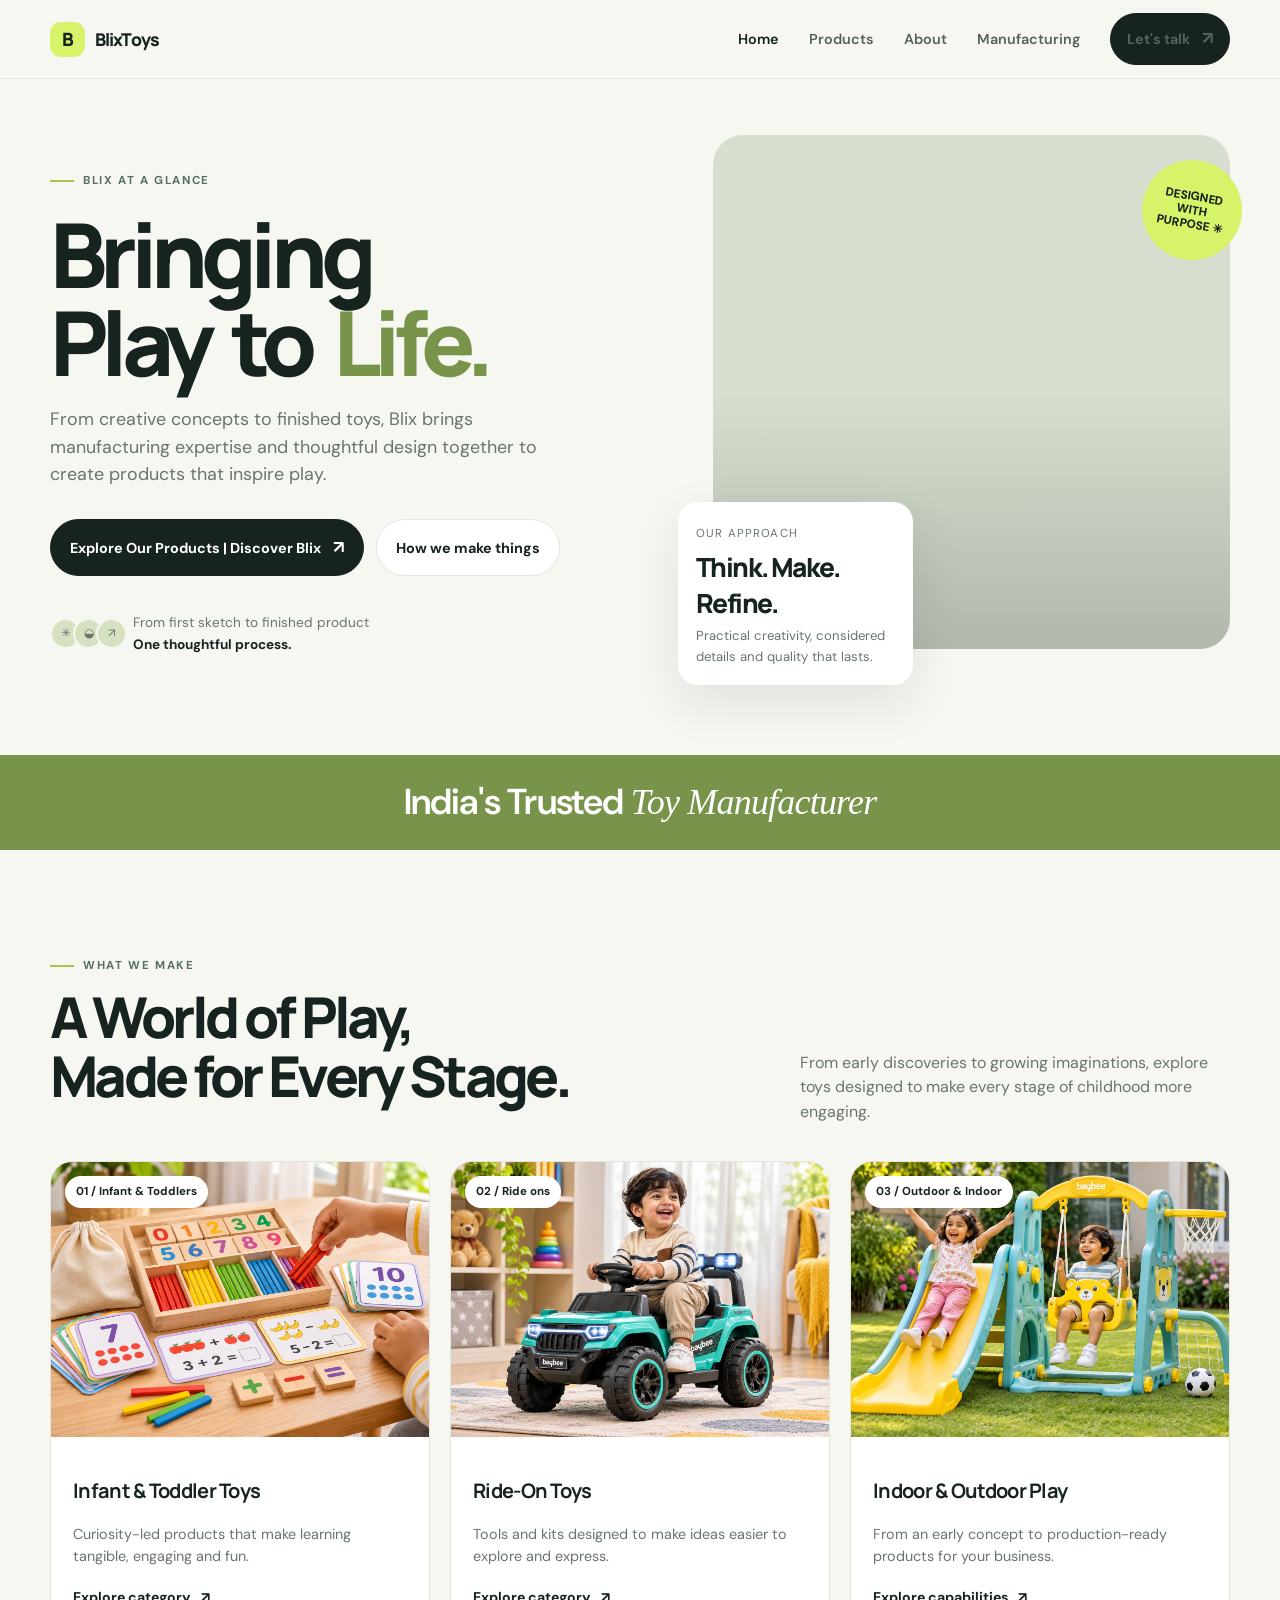
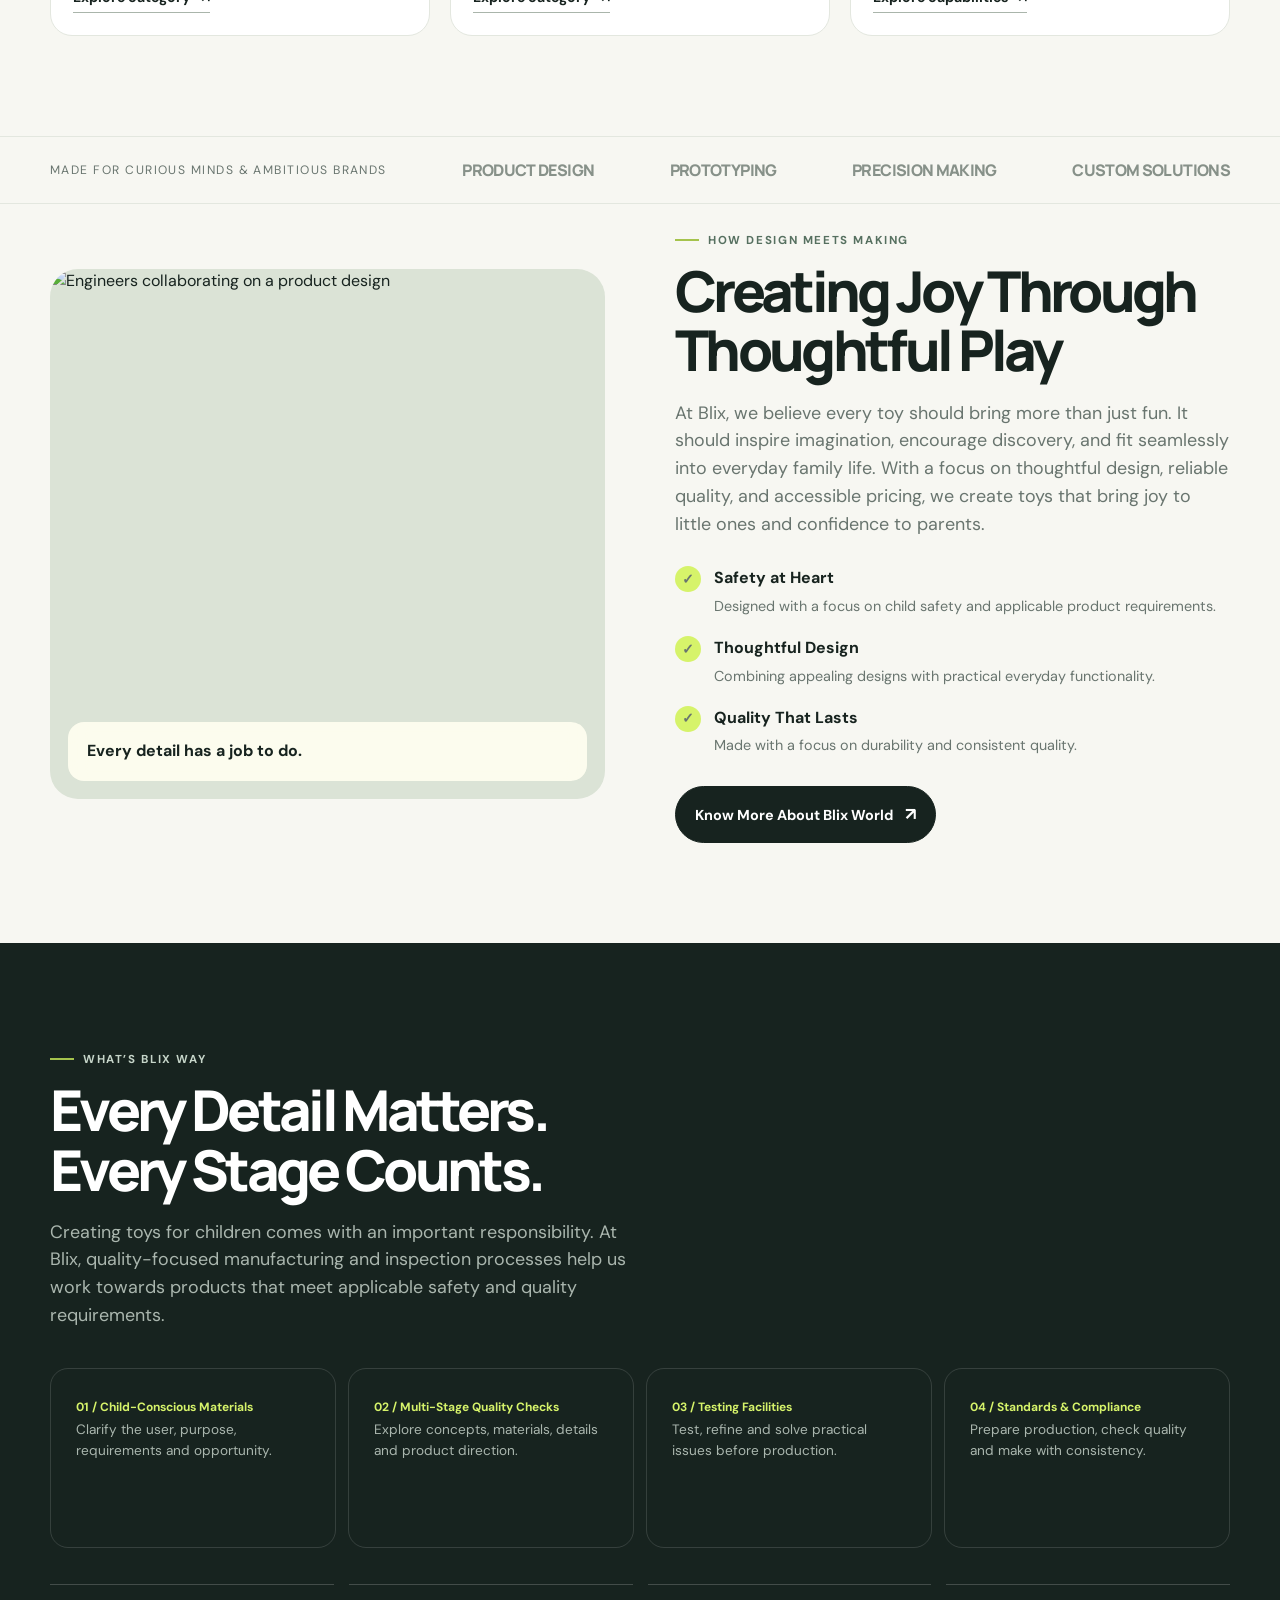
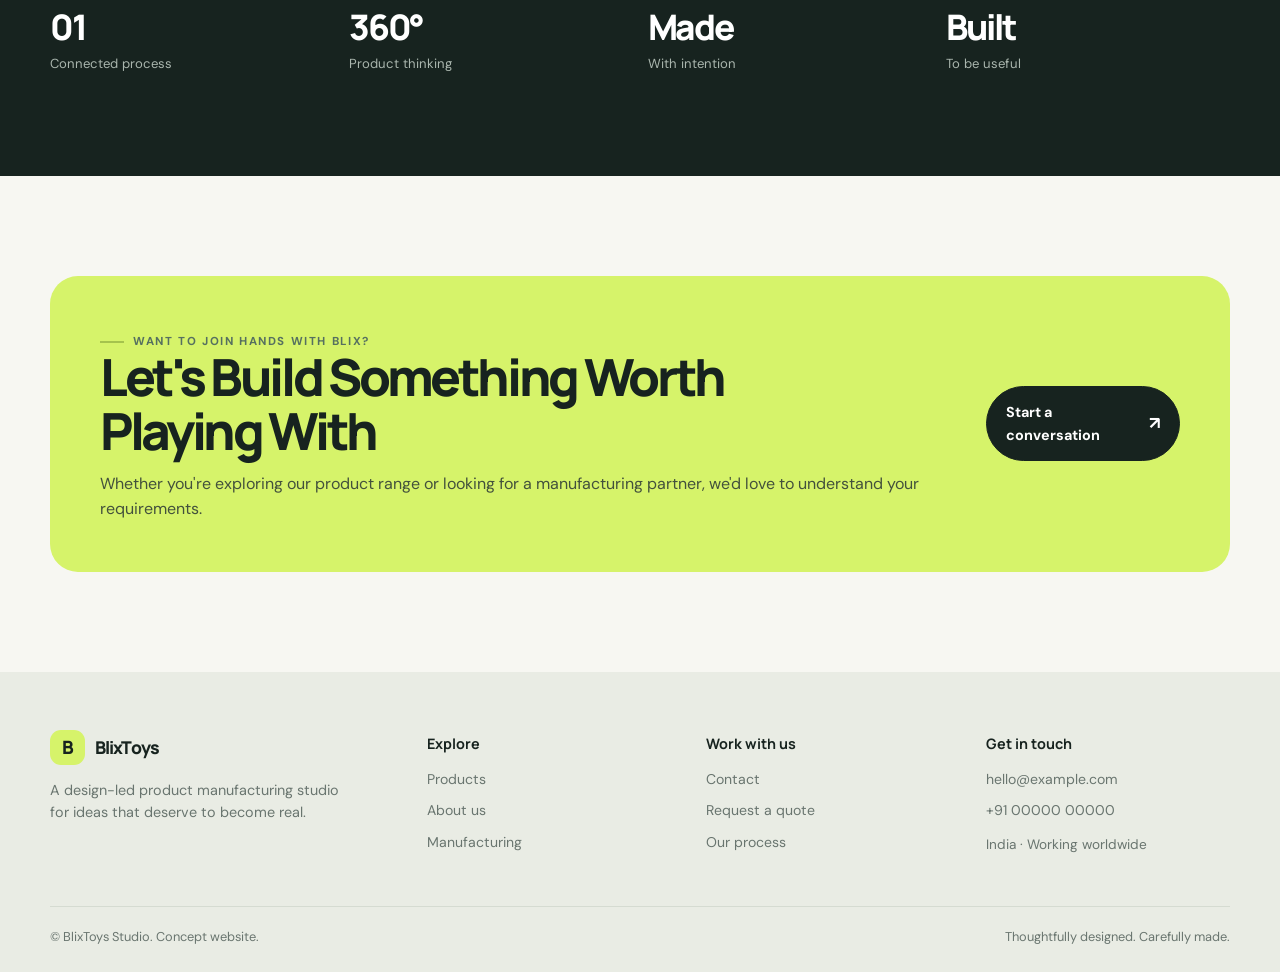
==== index.html @ 80490a34 "Added content for home, about" ====
<!doctype html>
<html lang="en">

<head>
    <meta charset="utf-8">
    <meta name="viewport" content="width=device-width, initial-scale=1">
    <meta name="description"
        content="Thoughtfully designed products, made with care. Explore product development, manufacturing and custom production solutions.">
    <title>BlixToys</title>
    <link rel="stylesheet" href="assets/style.css">
</head>

<body>
    <header class="site-header">
        <div class="container nav"><a class="brand" href="index.html"><span class="brand-mark">B</span> BlixToys
                <!-- <span
                    style="font-weight:500;color:#78847c;font-size:.7rem;letter-spacing:.08em"> / MAKING
                    STUDIO</span> -->
            </a><button class="menu-toggle" aria-label="Toggle navigation" aria-expanded="false">☰</button>
            <nav class="nav-links"><a class="active" href="index.html">Home</a><a href="products.html">Products</a><a
                    href="about.html">About</a><a href="manufacturing.html">Manufacturing</a><a href="contact.html"
                    class="btn btn-dark nav-cta">Let's talk <span class="arrow">↗</span></a></nav>
        </div>
    </header>
    <main>
        <section class="hero">
            <div class="container hero-grid">
                <div class="hero-copy"><span class="eyebrow">Blix At A Glance</span>
                    <h1 class="display">Bringing&nbsp;<br>Play&nbsp; to &nbsp;<span style="color:#78934a">Life.</span>
                    </h1>
                    <p class="lead">From creative concepts to finished toys, Blix brings manufacturing expertise and
                        thoughtful design together to create products that inspire play.</p>
                    <div class="hero-actions"><a class="btn btn-dark" href="products.html">Explore Our Products |
                            Discover Blix <span class="arrow">↗</span></a><a class="btn btn-light"
                            href="manufacturing.html">How we make
                            things</a></div>
                    <div class="hero-note">
                        <div class="avatar-stack"><span>✳</span><span>◒</span><span>↗</span></div><span>From first
                            sketch to finished product<br><strong style="color:var(--ink)">One thoughtful
                                process.</strong></span>
                    </div>
                </div>
                <div class="hero-visual">
                    <div class="hero-photo"><video autoplay muted loop playsinline preload="metadata"
                            poster="https://images.unsplash.com/photo-1587654780291-39c9404d746b?auto=BlixToyst&fit=crop&w=1100&q=85"
                            aria-label="Automated manufacturing machinery operating on a production line">
                            <source src="https://videos.pexels.com/video-files/32386533/32386533-hd_1920_1080_25fps.mp4"
                                type="video/mp4">Your browser does not support HTML video.
                        </video></div>
                    <div class="round-stamp">DESIGNED<br>WITH<br>PURPOSE ✳</div>
                    <div class="floating-card"><span class="mini-label">Our approach</span><strong>Think. Make.
                            Refine.</strong>
                        <p>Practical creativity, considered details and quality that lasts.</p>
                    </div>
                </div>
            </div>
        </section>
        <div class="manufacturer-strip">
            <p>India's Trusted <span>Toy Manufacturer</span></p>
        </div>

        <section class="section">
            <div class="container">
                <div class="section-head">
                    <div><span class="eyebrow">What we make</span>
                        <h2 class="h2">A World of Play,<br>Made for Every Stage.</h2>
                    </div>
                    <p>From early discoveries to growing imaginations, explore toys designed to make every stage of
                        childhood more engaging.</p>
                </div>
                <div class="product-grid">
                    <article class="product-card">
                        <div class="product-image"><img src="./assets/images/wooden-toys.jpg"
                                alt="Wooden educational building toys"><span class="tag">01 / Infant & Toddlers</span>
                        </div>
                        <div class="product-info">
                            <h3 class="h3">Infant & Toddler Toys</h3>
                            <p>Curiosity-led products that make learning tangible, engaging and fun.</p><a
                                class="text-link" href="products.html">Explore category <span>↗</span></a>
                        </div>
                    </article>
                    <article class="product-card">
                        <div class="product-image"><img src="./assets/images/art-craft-materials.jpg"
                                alt="Art and craft materials arranged on a table"><span class="tag">02 / Ride ons</span>
                        </div>
                        <div class="product-info">
                            <h3 class="h3">Ride-On Toys</h3>
                            <p>Tools and kits designed to make ideas easier to explore and express.</p><a
                                class="text-link" href="products.html">Explore category <span>↗</span></a>
                        </div>
                    </article>
                    <article class="product-card">
                        <div class="product-image"><img src="./assets/images/outdoor-play.jpg"
                                alt="Product designer working on a prototype"><span class="tag">03 / Outdoor &
                                Indoor</span></div>
                        <div class="product-info">
                            <h3 class="h3">Indoor & Outdoor Play</h3>
                            <p>From an early concept to production-ready products for your business.</p><a
                                class="text-link" href="manufacturing.html">Explore capabilities <span>↗</span></a>
                        </div>
                    </article>
                </div>
            </div>
        </section>
        <div class="trust-strip">
            <div class="container trust-inner"><span class="trust-label">Made for curious minds & ambitious
                    brands</span><span class="trust-name">PRODUCT DESIGN</span><span
                    class="trust-name">PROTOTYPING</span><span class="trust-name">PRECISION MAKING</span><span
                    class="trust-name">CUSTOM SOLUTIONS</span></div>
        </div>
        <section class="section" style="padding-top:20px">
            <div class="container split">
                <div class="split-image"><img
                        src="https://images.unsplash.com/photo-1581092160562-40aa08e78837?auto=BlixToyst&fit=crop&w=1000&q=85"
                        alt="Engineers collaborating on a product design">
                    <div class="image-caption">Every detail has a job to do.</div>
                </div>
                <div><span class="eyebrow">How Design Meets making</span>
                    <h2 class="h2">Creating Joy Through Thoughtful Play</h2>
                    <p class="lead">At Blix, we believe every toy should bring more than just fun. It should inspire
                        imagination, encourage discovery, and fit seamlessly into everyday family life.
                        With a focus on thoughtful design, reliable quality, and accessible pricing, we create toys that
                        bring joy to little ones and confidence to parents.
                    </p>
                    <div class="check-list">
                        <div class="check-item"><span class="check-icon">✓</span>
                            <div><strong>Safety at Heart</strong><span>Designed with a focus on child safety and
                                    applicable product requirements.</span></div>
                        </div>
                        <div class="check-item"><span class="check-icon">✓</span>
                            <div><strong>Thoughtful Design</strong><span>Combining appealing designs with practical
                                    everyday functionality.</span></div>
                        </div>
                        <div class="check-item"><span class="check-icon">✓</span>
                            <div><strong>Quality That Lasts</strong><span>Made with a focus on durability and consistent
                                    quality.</span></div>
                        </div>
                    </div><a class="btn btn-dark" href="about.html">Know More About Blix World <span
                            class="arrow">↗</span></a>
                </div>
            </div>
        </section>
        <section class="section dark-section">
            <div class="container"><span class="eyebrow">What’s Blix Way</span>
                <h2 class="h2">Every Detail Matters. <br>Every Stage Counts.</h2>
                <p class="lead">Creating toys for children comes with an important responsibility. At Blix,
                    quality-focused manufacturing and inspection processes help us work towards products that meet
                    applicable safety and quality requirements.</p>
                <div class="capability-grid">
                    <div class="capability"><span class="number">01 / Child-Conscious Materials</span>
                        <!-- <h3>Understand</h3> -->
                        <p>Clarify the user, purpose, requirements and opportunity.</p>
                    </div>
                    <div class="capability"><span class="number">02 / Multi-Stage Quality Checks</span>
                        <!-- <h3>Develop</h3> -->
                        <p>Explore concepts, materials, details and product direction.</p>
                    </div>
                    <div class="capability"><span class="number">03 / Testing Facilities</span>
                        <!-- <h3>Prototype</h3> -->
                        <p>Test, refine and solve practical issues before production.</p>
                    </div>
                    <div class="capability"><span class="number">04 / Standards & Compliance</span>
                        <!-- <h3>Manufacture</h3> -->
                        <p>Prepare production, check quality and make with consistency.</p>
                    </div>
                </div>
                <div class="stats">
                    <div class="stat"><strong>01</strong><span>Connected process</span></div>
                    <div class="stat"><strong>360°</strong><span>Product thinking</span></div>
                    <div class="stat"><strong>Made</strong><span>With intention</span></div>
                    <div class="stat"><strong>Built</strong><span>To be useful</span></div>
                </div>
            </div>
        </section>
        <section class="section">
            <div class="container">
                <div class="quote-band">
                    <div><span class="eyebrow">Want to Join Hands with Blix?</span>
                        <h2>Let's Build Something Worth Playing With</h2>
                        <p>Whether you're exploring our product range or looking for a manufacturing partner, we'd love
                            to understand your requirements.</p>
                    </div><a class="btn btn-dark" href="contact.html">Start a conversation <span
                            class="arrow">↗</span></a>
                </div>
            </div>
        </section>
    </main>
    <footer class="site-footer">
        <div class="container">
            <div class="footer-top">
                <div class="footer-about"><a class="brand" href="index.html"><span class="brand-mark">B</span>
                        BlixToys</a>
                    <p>A design-led product manufacturing studio for ideas that deserve to become real.</p>
                </div>
                <div class="footer-col">
                    <h4>Explore</h4><a href="products.html">Products</a><a href="about.html">About us</a><a
                        href="manufacturing.html">Manufacturing</a>
                </div>
                <div class="footer-col">
                    <h4>Work with us</h4><a href="contact.html">Contact</a><a href="contact.html#quote">Request a
                        quote</a><a href="manufacturing.html#process">Our process</a>
                </div>
                <div class="footer-col">
                    <h4>Get in touch</h4><a href="mailto:hello@example.com">hello@example.com</a><a
                        href="tel:+910000000000">+91 00000 00000</a><span class="muted" style="font-size:.85rem">India ·
                        Working worldwide</span>
                </div>
            </div>
            <div class="footer-bottom"><span>© <span data-year></span> BlixToys Studio. Concept
                    website.</span><span>Thoughtfully designed. Carefully made.</span></div>
        </div>
    </footer><a class="btn btn-dark mobile-cta" href="contact.html">Let's talk ↗</a>
    <script src="assets/main.js"></script>
</body>

</html>
---- assets/style.css ----
@import url('https://fonts.googleapis.com/css2?family=DM+Sans:wght@400;500;600;700&family=Manrope:wght@400;500;600;700;800&display=swap');

:root {
    --ink: #17231f;
    --muted: #69756f;
    --paper: #f7f7f2;
    --white: #fff;
    --lime: #d6f36a;
    --line: #e3e7df;
    --green: #294a3b;
    --soft: #edf1e7;
    --radius: 22px;
    --max: 1180px
}

* {
    box-sizing: border-box
}

html {
    scroll-behavior: smooth
}

body {
    margin: 0;
    background: var(--paper);
    color: var(--ink);
    font-family: 'DM Sans', sans-serif;
    line-height: 1.55
}

a {
    color: inherit;
    text-decoration: none
}

img {
    display: block;
    width: 100%;
    object-fit: cover
}

button,
input,
textarea,
select {
    font: inherit
}

.container {
    width: min(var(--max), calc(100% - 48px));
    margin: auto
}

.eyebrow {
    display: inline-flex;
    align-items: center;
    gap: 9px;
    text-transform: uppercase;
    letter-spacing: .14em;
    font-size: .72rem;
    font-weight: 700;
    color: #567060
}

.eyebrow:before {
    content: '';
    width: 24px;
    height: 2px;
    background: #a5c34d
}

.display {
    font: 800 clamp(3rem, 7vw, 6.6rem)/.98 'Manrope', sans-serif;
    letter-spacing: -.075em;
    margin: 20px 0
}

.h2 {
    font: 800 clamp(2.2rem, 4.4vw, 4.2rem)/1.05 'Manrope', sans-serif;
    letter-spacing: -.065em;
    margin: 12px 0 20px
}

.h3 {
    font: 700 1.25rem/1.2 'Manrope', sans-serif;
    letter-spacing: -.035em
}

.lead {
    font-size: 1.12rem;
    color: var(--muted);
    max-width: 590px
}

.muted {
    color: var(--muted)
}

.section {
    padding: 100px 0
}

.section-sm {
    padding: 64px 0
}

.section-head {
    display: flex;
    align-items: end;
    justify-content: space-between;
    gap: 32px;
    margin-bottom: 36px
}

.section-head p {
    max-width: 430px;
    color: var(--muted);
    margin: 0
}

.btn {
    display: inline-flex;
    align-items: center;
    justify-content: center;
    gap: 12px;
    padding: 14px 19px;
    border-radius: 999px;
    border: 1px solid var(--ink);
    font-weight: 700;
    font-size: .9rem;
    transition: .2s;
    cursor: pointer
}

.btn-dark {
    background: var(--ink);
    color: white
}

.btn-dark:hover {
    background: var(--green);
    transform: translateY(-2px)
}

.btn-light {
    background: var(--white);
    border-color: var(--line)
}

.btn-light:hover {
    border-color: var(--ink)
}

.btn-lime {
    background: var(--lime);
    border-color: var(--lime)
}

.btn-lime:hover {
    transform: translateY(-2px)
}

.arrow {
    font-size: 1.1rem
}

.site-header {
    position: sticky;
    top: 0;
    z-index: 20;
    background: rgba(247, 247, 242, .92);
    backdrop-filter: blur(16px);
    border-bottom: 1px solid rgba(227, 231, 223, .8)
}

.nav {
    height: 78px;
    display: flex;
    align-items: center;
    justify-content: space-between;
    gap: 24px
}

.brand {
    display: flex;
    align-items: center;
    gap: 10px;
    font: 800 1.1rem 'Manrope', sans-serif;
    letter-spacing: -.05em
}

.brand-mark {
    width: 35px;
    height: 35px;
    border-radius: 11px;
    background: var(--lime);
    display: grid;
    place-items: center;
    color: var(--ink);
    font-size: 1.15rem
}

.nav-links {
    display: flex;
    align-items: center;
    gap: 30px;
    font-size: .9rem;
    font-weight: 600
}

.nav-links a {
    color: #56615b;
    transition: .2s
}

.nav-links a:hover,
.nav-links a.active {
    color: var(--ink)
}

.nav-cta {
    padding: 11px 16px
}

.menu-toggle {
    display: none;
    border: 0;
    background: transparent;
    font-size: 1.5rem;
    padding: 8px
}

.hero {
    padding: 56px 0 70px
}

.hero-grid {
    display: grid;
    grid-template-columns: 1.03fr .97fr;
    gap: 42px;
    align-items: center
}

.hero-copy {
    padding: 24px 0
}

.hero .display {
    max-width: 680px
}

.hero .lead {
    max-width: 520px
}

.hero-actions {
    display: flex;
    gap: 12px;
    flex-wrap: wrap;
    margin-top: 30px
}

.hero-note {
    display: flex;
    align-items: center;
    gap: 14px;
    margin-top: 36px;
    color: var(--muted);
    font-size: .85rem
}

.avatar-stack {
    display: flex
}

.avatar-stack span {
    width: 31px;
    height: 31px;
    border-radius: 50%;
    border: 2px solid var(--paper);
    margin-right: -8px;
    background: #d6e1c2;
    display: grid;
    place-items: center;
    font-size: .75rem
}

.hero-visual {
    position: relative;
    min-height: 550px
}

.hero-photo {
    position: absolute;
    inset: 0 0 36px 35px;
    border-radius: 30px;
    overflow: hidden;
    background: #d7ded0
}

.hero-photo img,
.hero-photo video {
    display: block;
    width: 100%;
    height: 100%;
    object-fit: cover;
    object-position: center
}

.hero-photo:after {
    content: '';
    position: absolute;
    inset: 0;
    background: linear-gradient(180deg, transparent 50%, rgba(17, 34, 25, .2))
}

.floating-card {
    position: absolute;
    left: 0;
    bottom: 0;
    width: 235px;
    background: white;
    border-radius: 20px;
    padding: 18px;
    box-shadow: 0 18px 50px #17231f18
}

.floating-card .mini-label {
    font-size: .72rem;
    color: var(--muted);
    text-transform: uppercase;
    letter-spacing: .1em
}

.floating-card strong {
    display: block;
    font: 800 1.65rem 'Manrope';
    letter-spacing: -.06em;
    margin: 5px 0
}

.floating-card p {
    font-size: .82rem;
    color: var(--muted);
    margin: 0
}

.round-stamp {
    position: absolute;
    right: -12px;
    top: 25px;
    width: 100px;
    height: 100px;
    background: var(--lime);
    border-radius: 50%;
    display: grid;
    place-items: center;
    text-align: center;
    font-weight: 800;
    font-size: .74rem;
    line-height: 1.2;
    transform: rotate(10deg)
}

.trust-strip {
    border-top: 1px solid var(--line);
    border-bottom: 1px solid var(--line);
    padding: 22px 0
}

.trust-inner {
    display: flex;
    align-items: center;
    justify-content: space-between;
    gap: 20px;
    flex-wrap: wrap
}

.trust-label {
    font-size: .76rem;
    text-transform: uppercase;
    letter-spacing: .12em;
    color: var(--muted)
}

.trust-name {
    font: 800 1rem 'Manrope';
    color: #879189;
    letter-spacing: -.04em
}

.product-grid {
    display: grid;
    grid-template-columns: repeat(3, 1fr);
    gap: 20px
}

.product-card {
    background: white;
    border: 1px solid var(--line);
    border-radius: var(--radius);
    overflow: hidden;
    transition: .25s
}

.product-card:hover {
    transform: translateY(-5px);
    box-shadow: 0 18px 40px #17231f0d
}

.product-image {
    height: 275px;
    background: #e9ede4;
    position: relative;
    overflow: hidden
}

.product-image img {
    height: 100%;
    transition: transform .5s
}

.product-card:hover .product-image img {
    transform: scale(1.04)
}

.tag {
    position: absolute;
    top: 14px;
    left: 14px;
    background: white;
    border-radius: 999px;
    padding: 7px 11px;
    font-size: .72rem;
    font-weight: 700
}

.product-info {
    padding: 22px
}

.product-info p {
    font-size: .9rem;
    color: var(--muted);
    margin: 9px 0 17px
}

.text-link {
    display: inline-flex;
    align-items: center;
    gap: 10px;
    font-size: .88rem;
    font-weight: 700;
    border-bottom: 1px solid #aab5ab;
    padding-bottom: 4px
}

.split {
    display: grid;
    grid-template-columns: 1fr 1fr;
    gap: 70px;
    align-items: center
}

.split-image {
    height: 530px;
    border-radius: 28px;
    overflow: hidden;
    position: relative;
    background: #dbe3d6
}

.split-image img {
    height: 100%
}

.image-caption {
    position: absolute;
    bottom: 18px;
    left: 18px;
    right: 18px;
    background: #fffef0e8;
    backdrop-filter: blur(10px);
    padding: 17px 19px;
    border-radius: 16px;
    font-weight: 700
}

.check-list {
    display: grid;
    gap: 17px;
    margin: 28px 0
}

.check-item {
    display: flex;
    gap: 13px;
    align-items: start
}

.check-icon {
    width: 26px;
    height: 26px;
    flex: none;
    border-radius: 50%;
    background: var(--lime);
    display: grid;
    place-items: center;
    font-weight: 800
}

.check-item strong {
    display: block;
    margin-bottom: 3px
}

.check-item span {
    font-size: .9rem;
    color: var(--muted)
}

.dark-section {
    background: var(--ink);
    color: white
}

.dark-section .eyebrow {
    color: #c6d5c9
}

.dark-section .lead,
.dark-section .muted {
    color: #aab6ae
}

.capability-grid {
    display: grid;
    grid-template-columns: repeat(4, 1fr);
    gap: 12px;
    margin-top: 38px
}

.capability {
    padding: 25px;
    border: 1px solid #ffffff22;
    border-radius: 18px;
    min-height: 180px
}

.capability .number {
    font-size: .75rem;
    color: var(--lime);
    font-weight: 700
}

.capability h3 {
    font: 700 1.12rem 'Manrope';
    margin: 24px 0 8px
}

.capability p {
    font-size: .85rem;
    color: #aab6ae;
    margin: 0
}

.stats {
    display: grid;
    grid-template-columns: repeat(4, 1fr);
    gap: 15px;
    margin-top: 36px
}

.stat {
    border-top: 1px solid #ffffff30;
    padding-top: 17px
}

.stat strong {
    display: block;
    font: 800 2.2rem 'Manrope';
    letter-spacing: -.06em
}

.stat span {
    font-size: .82rem;
    color: #aab6ae
}

.quote-band {
    background: var(--lime);
    border-radius: 28px;
    padding: 50px;
    display: flex;
    align-items: center;
    justify-content: space-between;
    gap: 30px
}

.quote-band h2 {
    font: 800 clamp(2rem, 4vw, 3.5rem)/1.05 'Manrope';
    letter-spacing: -.065em;
    margin: 0;
    max-width: 700px
}

.quote-band p {
    margin: 14px 0 0;
    color: #43513c
}

.site-footer {
    background: #e9ece4;
    padding: 58px 0 25px
}

.footer-top {
    display: grid;
    grid-template-columns: 1.4fr 1fr 1fr 1fr;
    gap: 35px;
    padding-bottom: 42px
}

.footer-about p {
    color: var(--muted);
    max-width: 300px;
    font-size: .9rem
}

.footer-col h4 {
    font: 700 .9rem 'Manrope';
    margin: 4px 0 16px
}

.footer-col a {
    display: block;
    color: var(--muted);
    font-size: .88rem;
    margin: 10px 0
}

.footer-col a:hover {
    color: var(--ink)
}

.footer-bottom {
    border-top: 1px solid #d5dbd1;
    padding-top: 20px;
    display: flex;
    justify-content: space-between;
    gap: 20px;
    color: var(--muted);
    font-size: .8rem
}

.page-hero {
    padding: 80px 0 68px
}

.page-hero-grid {
    display: grid;
    grid-template-columns: 1fr .75fr;
    gap: 55px;
    align-items: end
}

.page-hero .display {
    font-size: clamp(3rem, 6vw, 5.7rem)
}

.page-hero-image {
    height: 310px;
    border-radius: 24px;
    overflow: hidden
}

.page-hero-image img {
    height: 100%
}

.filter-row {
    display: flex;
    gap: 9px;
    flex-wrap: wrap;
    margin-bottom: 30px
}

.filter-btn {
    border: 1px solid var(--line);
    background: white;
    padding: 10px 15px;
    border-radius: 999px;
    font-size: .85rem;
    cursor: pointer
}

.filter-btn.active,
.filter-btn:hover {
    background: var(--ink);
    color: white;
    border-color: var(--ink)
}

.product-grid .product-card[hidden] {
    display: none
}

.process-grid {
    display: grid;
    grid-template-columns: repeat(4, 1fr);
    gap: 16px
}

.process-card {
    background: white;
    border: 1px solid var(--line);
    border-radius: 20px;
    padding: 24px;
    min-height: 230px
}

.process-card .step {
    width: 38px;
    height: 38px;
    background: var(--lime);
    border-radius: 12px;
    display: grid;
    place-items: center;
    font-weight: 800
}

.process-card h3 {
    font: 700 1.15rem 'Manrope';
    margin: 28px 0 9px
}

.process-card p {
    font-size: .88rem;
    color: var(--muted);
    margin: 0
}

.feature-photo {
    height: 430px;
    border-radius: 26px;
    overflow: hidden
}

.feature-photo img {
    height: 100%
}

.form-layout {
    display: grid;
    grid-template-columns: .75fr 1.25fr;
    gap: 60px;
    align-items: start
}

.contact-card {
    background: var(--green);
    color: white;
    border-radius: 24px;
    padding: 30px
}

.contact-card p {
    color: #d3ddd5
}

.contact-detail {
    padding: 18px 0;
    border-top: 1px solid #ffffff30
}

.contact-detail small {
    display: block;
    color: #c4d1c8;
    margin-bottom: 5px
}

.contact-detail a {
    font-weight: 600
}

.form-card {
    background: white;
    border: 1px solid var(--line);
    border-radius: 24px;
    padding: 32px
}

.form-grid {
    display: grid;
    grid-template-columns: 1fr 1fr;
    gap: 18px
}

.field {
    display: flex;
    flex-direction: column;
    gap: 7px
}

.field.full {
    grid-column: 1/-1
}

.field label {
    font-size: .82rem;
    font-weight: 700
}

.field input,
.field textarea,
.field select {
    width: 100%;
    padding: 13px 14px;
    border: 1px solid #dfe4db;
    border-radius: 12px;
    background: #fbfcf9;
    outline: none
}

.field input:focus,
.field textarea:focus,
.field select:focus {
    border-color: #829b71;
    box-shadow: 0 0 0 3px #d6f36a55
}

.field textarea {
    min-height: 120px;
    resize: vertical
}

.form-message {
    display: none;
    background: #edf5dc;
    padding: 14px;
    border-radius: 12px;
    margin-top: 16px;
    color: #294a3b;
    font-size: .9rem
}

.form-message.show {
    display: block
}

.faq-list {
    max-width: 820px;
    margin: 30px auto 0
}

.faq-list details {
    border-bottom: 1px solid var(--line);
    padding: 20px 0
}

.faq-list summary {
    font-weight: 700;
    cursor: pointer;
    list-style: none;
    display: flex;
    justify-content: space-between;
    gap: 20px
}

.faq-list summary:after {
    content: '+';
    font-size: 1.2rem
}

.faq-list details[open] summary:after {
    content: '−'
}

.faq-list details p {
    color: var(--muted);
    max-width: 700px
}

.mobile-cta {
    display: none
}

@media(max-width:900px) {
    .nav-links {
        gap: 17px
    }

    .hero-grid,
    .split,
    .page-hero-grid,
    .form-layout {
        grid-template-columns: 1fr;
        gap: 35px
    }

    .hero-visual {
        min-height: 470px
    }

    .hero-photo {
        left: 0
    }

    .page-hero-image {
        height: 280px
    }

    .product-grid {
        grid-template-columns: repeat(2, 1fr)
    }

    .capability-grid,
    .process-grid {
        grid-template-columns: repeat(2, 1fr)
    }

    .footer-top {
        grid-template-columns: repeat(2, 1fr)
    }

    .split-image {
        height: 430px
    }

    .quote-band {
        padding: 35px;
        align-items: start;
        flex-direction: column
    }

    .stats {
        grid-template-columns: repeat(2, 1fr)
    }
}

@media(max-width:640px) {
    .container {
        width: min(var(--max), calc(100% - 32px))
    }

    .nav {
        height: 68px
    }

    .menu-toggle {
        display: block
    }

    .nav-links {
        display: none;
        position: absolute;
        top: 68px;
        left: 0;
        right: 0;
        background: var(--paper);
        padding: 18px 24px 24px;
        border-bottom: 1px solid var(--line);
        flex-direction: column;
        align-items: stretch;
        gap: 0
    }

    .nav-links.open {
        display: flex
    }

    .nav-links a {
        padding: 12px 0
    }

    .nav-links .nav-cta {
        margin-top: 8px;
        text-align: center
    }

    .hero {
        padding: 32px 0 55px
    }

    .hero .display {
        font-size: clamp(3rem, 15vw, 5rem)
    }

    .hero-visual {
        min-height: 390px
    }

    .hero-photo {
        inset: 0 0 25px 0
    }

    .floating-card {
        width: 190px;
        padding: 14px
    }

    .round-stamp {
        width: 78px;
        height: 78px;
        right: -4px;
        font-size: .63rem
    }

    .section {
        padding: 70px 0
    }

    .section-sm {
        padding: 48px 0
    }

    .section-head {
        display: block
    }

    .section-head p {
        margin-top: 14px
    }

    .product-grid {
        grid-template-columns: 1fr
    }

    .product-image {
        height: 280px
    }

    .capability-grid,
    .process-grid {
        grid-template-columns: 1fr 1fr;
        gap: 10px
    }

    .capability {
        padding: 18px;
        min-height: 170px
    }

    .capability h3 {
        font-size: 1rem
    }

    .stats {
        gap: 20px
    }

    .stat strong {
        font-size: 1.8rem
    }

    .page-hero {
        padding: 50px 0 45px
    }

    .page-hero-grid {
        gap: 25px
    }

    .page-hero .display {
        font-size: clamp(3rem, 14vw, 4.6rem)
    }

    .page-hero-image {
        height: 230px
    }

    .split-image {
        height: 340px
    }

    .footer-top {
        grid-template-columns: 1fr 1fr;
        gap: 25px
    }

    .footer-about {
        grid-column: 1/-1
    }

    .footer-bottom {
        flex-direction: column;
        gap: 8px
    }

    .form-card {
        padding: 22px
    }

    .form-grid {
        grid-template-columns: 1fr
    }

    .field.full {
        grid-column: auto
    }

    .contact-card {
        padding: 24px
    }

    .quote-band {
        padding: 28px
    }


    .trust-inner {
        justify-content: flex-start
    }

    .trust-label {
        width: 100%
    }

    .trust-name {
        font-size: .9rem
    }

    .mobile-cta {
        display: block;
        position: fixed;
        z-index: 15;
        bottom: 12px;
        left: 12px;
        right: 12px;
        text-align: center;
        box-shadow: 0 8px 30px #17231f22
    }

    .site-footer {
        padding-bottom: 82px
    }
}

  .manufacturer-strip {
    width: 100%;
    background-color: #78934a;
    padding: 24px 20px;
    text-align: center;
    box-sizing: border-box;
  }

  .manufacturer-strip p {
    margin: 0;
    color: #ffffff;
    font-size: clamp(20px, 3vw, 36px);
    font-weight: 600;
    line-height: 1.3;
    letter-spacing: -0.8px;
  }

  .manufacturer-strip span {
    font-family: Georgia, serif;
    font-weight: 500;
    font-style: italic;
  }

  @media (max-width: 749px) {
    .manufacturer-strip {
      padding: 20px 16px;
    }

    .manufacturer-strip p {
      font-size: 23px;
      letter-spacing: -0.5px;
    }
  }
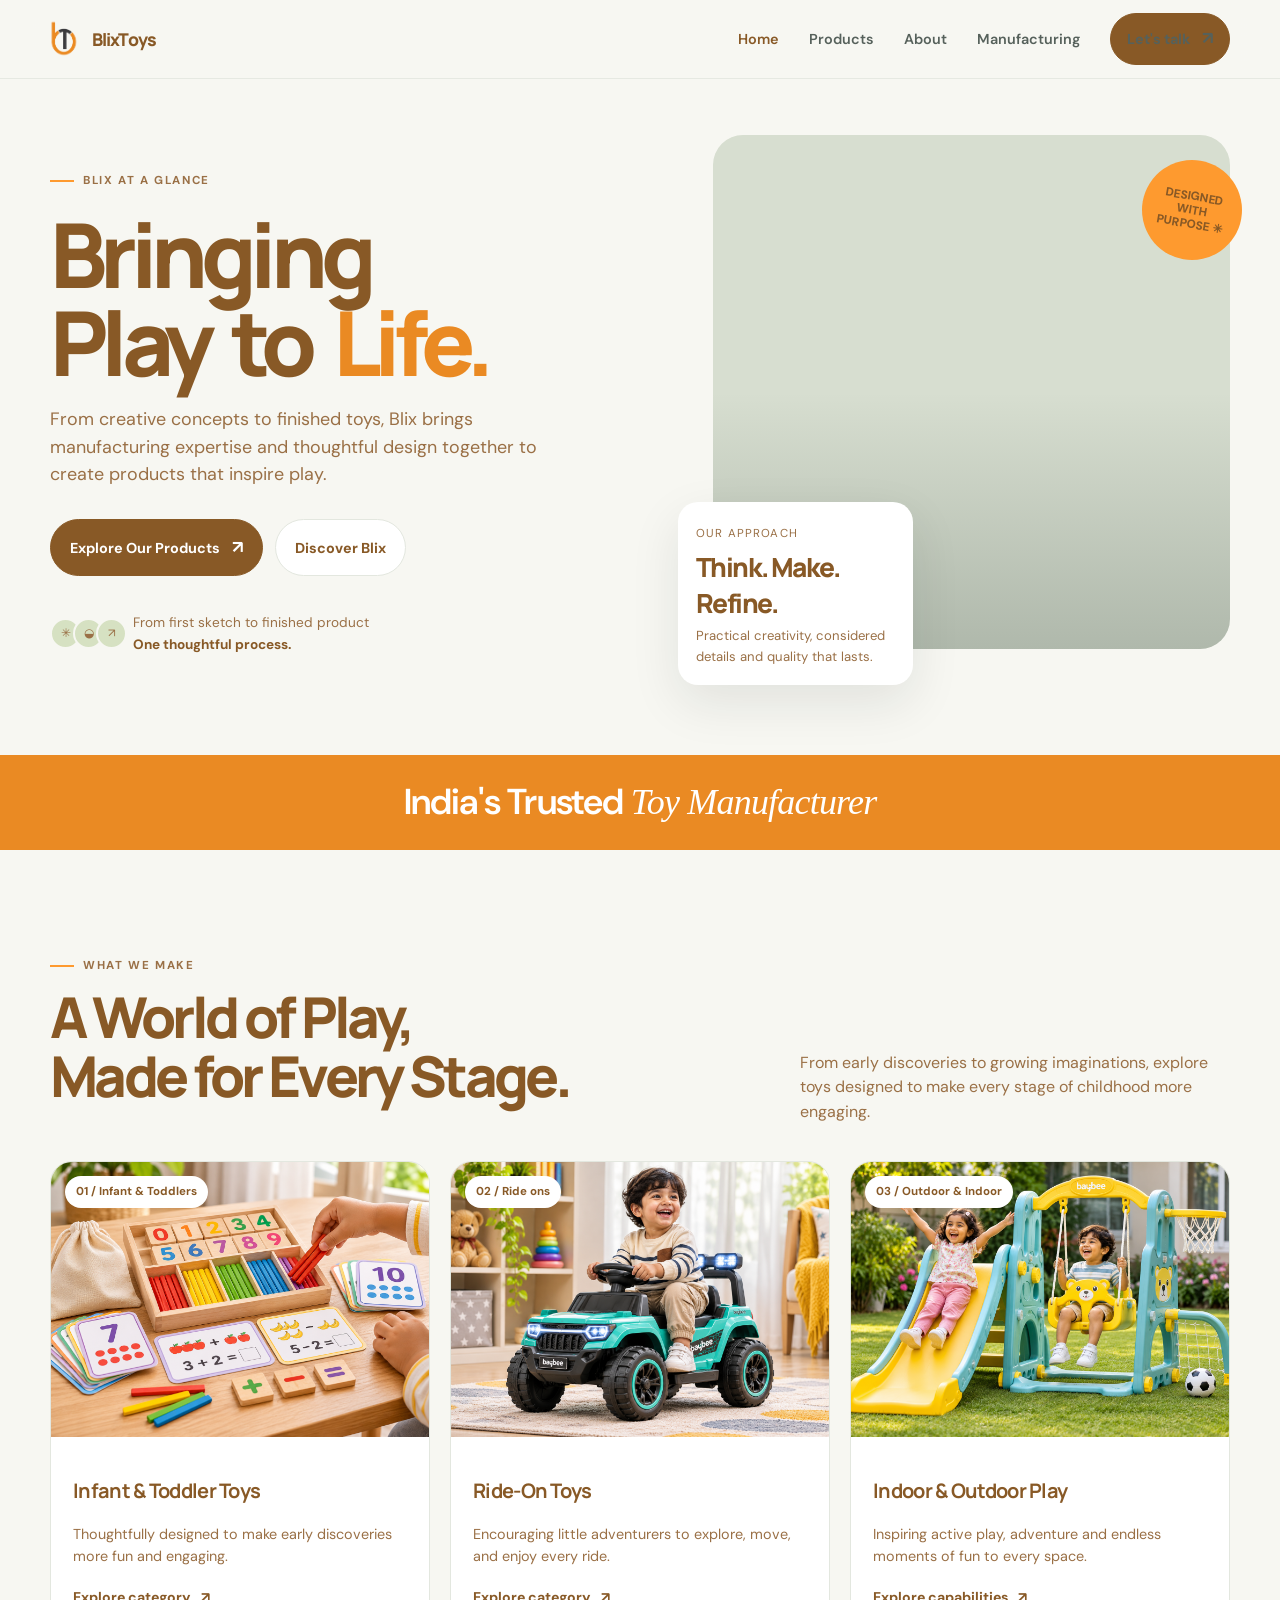
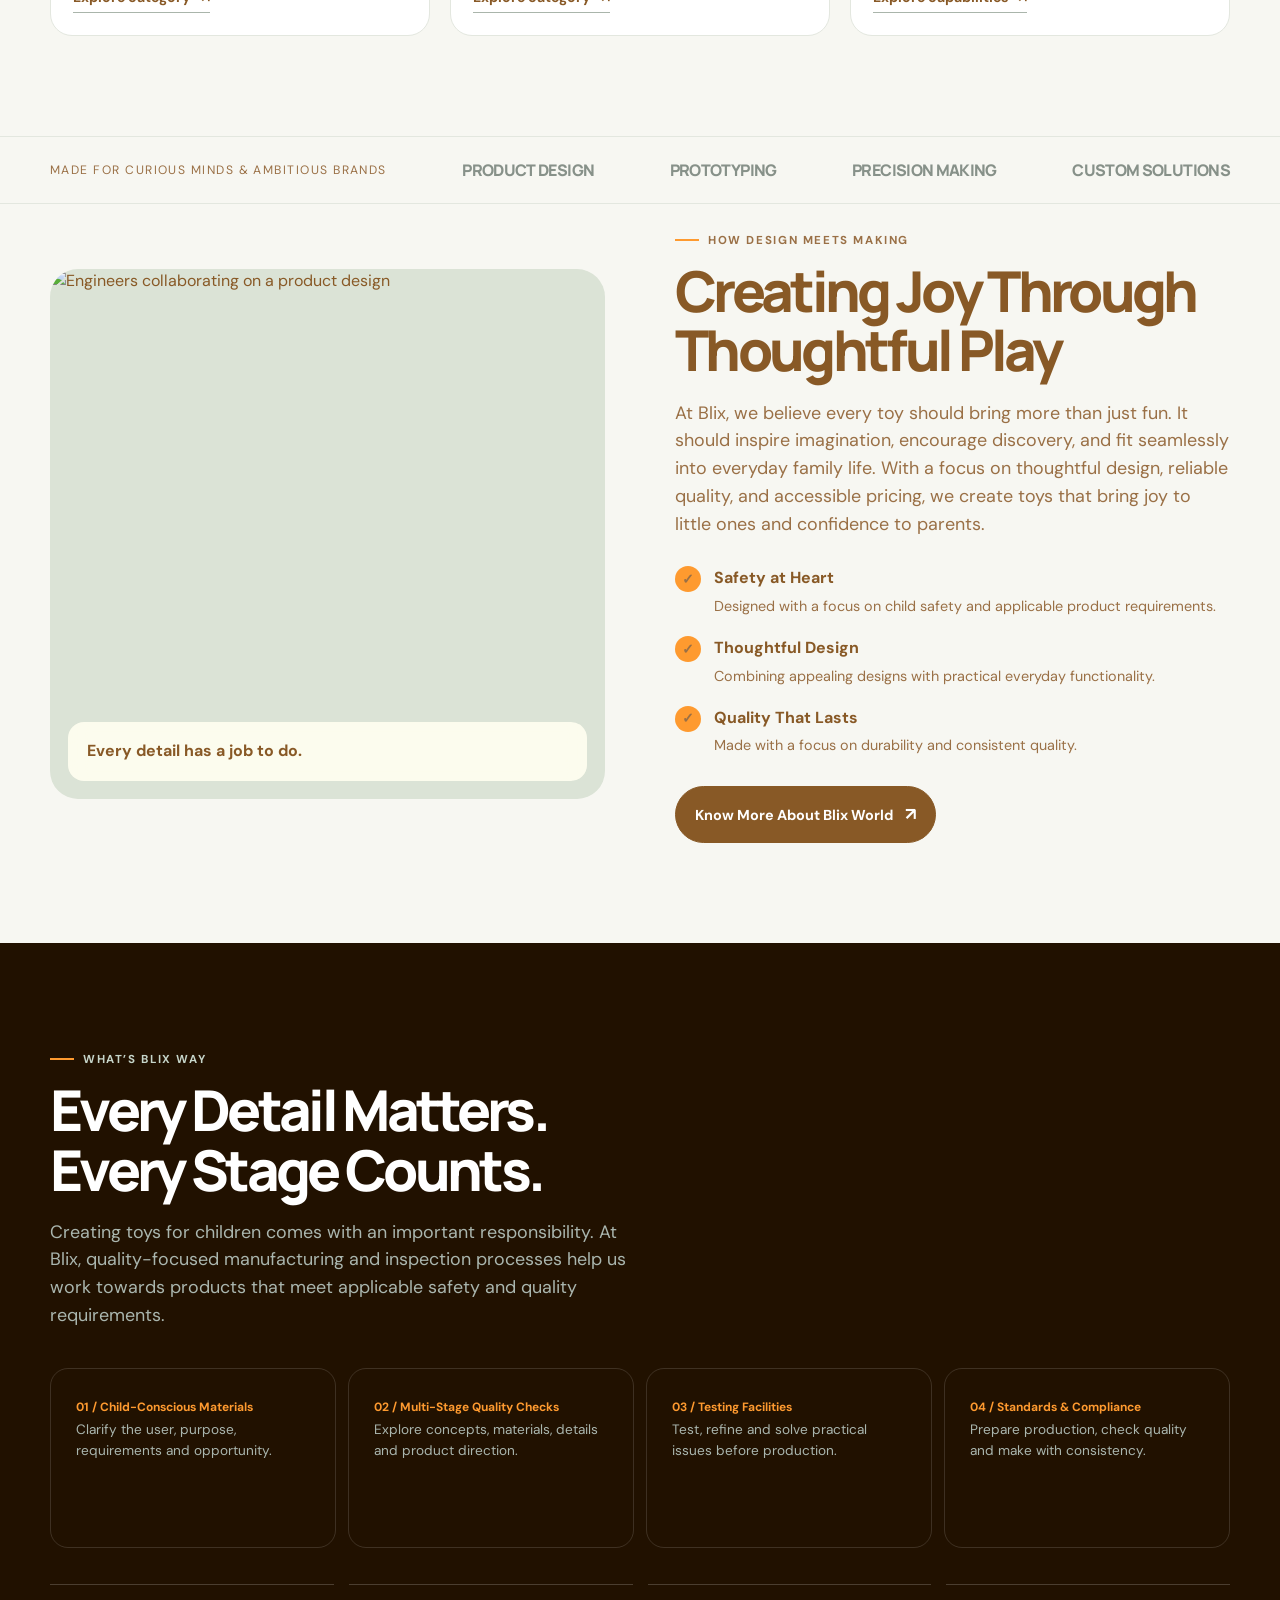
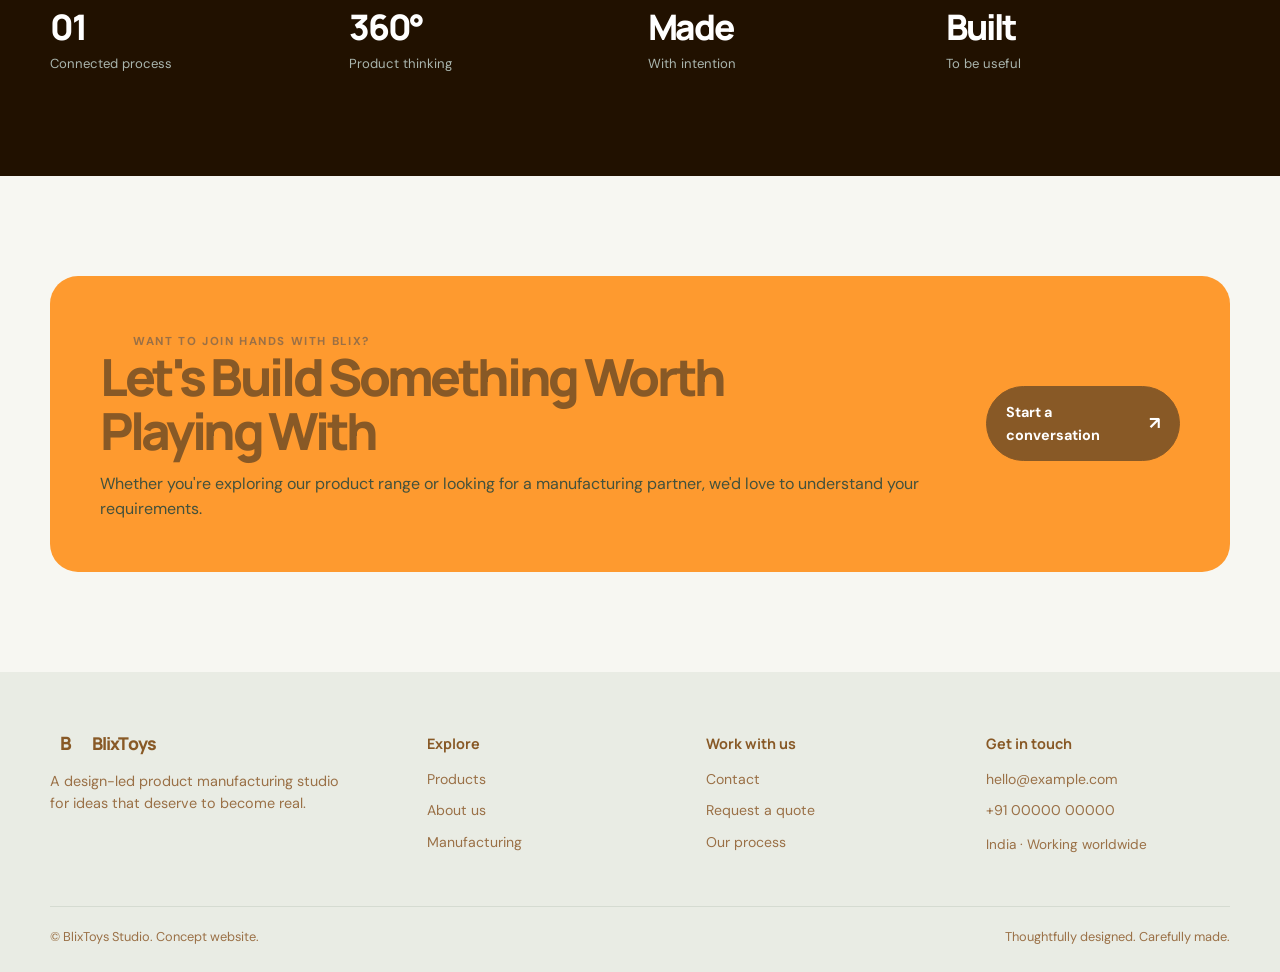
==== commit 20b5e234: "Update: Content on products, and manufacturing" ====
--- a/index.html
+++ b/index.html
@@ -12,7 +12,9 @@
 
 <body>
     <header class="site-header">
-        <div class="container nav"><a class="brand" href="index.html"><span class="brand-mark">B</span> BlixToys
+        <div class="container nav"><a class="brand" href="index.html"><span class="brand-mark">
+            <img src="./assets/images/blix-logo.png" alt="BlixToys logo" style="margin-right: 0.3rem;">
+        </span> BlixToys
                 <!-- <span
                     style="font-weight:500;color:#78847c;font-size:.7rem;letter-spacing:.08em"> / MAKING
                     STUDIO</span> -->
@@ -26,14 +28,13 @@
         <section class="hero">
             <div class="container hero-grid">
                 <div class="hero-copy"><span class="eyebrow">Blix At A Glance</span>
-                    <h1 class="display">Bringing&nbsp;<br>Play&nbsp; to &nbsp;<span style="color:#78934a">Life.</span>
+                    <h1 class="display">Bringing&nbsp;<br>Play&nbsp; to &nbsp;<span style="color:#ea8a23">Life.</span>
                     </h1>
                     <p class="lead">From creative concepts to finished toys, Blix brings manufacturing expertise and
                         thoughtful design together to create products that inspire play.</p>
-                    <div class="hero-actions"><a class="btn btn-dark" href="products.html">Explore Our Products |
-                            Discover Blix <span class="arrow">↗</span></a><a class="btn btn-light"
-                            href="manufacturing.html">How we make
-                            things</a></div>
+                    <div class="hero-actions"><a class="btn btn-dark" href="products.html">Explore Our Products
+                             <span class="arrow">↗</span></a><a class="btn btn-light"
+                            href="manufacturing.html">Discover Blix</a></div>
                     <div class="hero-note">
                         <div class="avatar-stack"><span>✳</span><span>◒</span><span>↗</span></div><span>From first
                             sketch to finished product<br><strong style="color:var(--ink)">One thoughtful
@@ -75,7 +76,7 @@
                         </div>
                         <div class="product-info">
                             <h3 class="h3">Infant & Toddler Toys</h3>
-                            <p>Curiosity-led products that make learning tangible, engaging and fun.</p><a
+                            <p>Thoughtfully designed to make early discoveries more fun and engaging.</p><a
                                 class="text-link" href="products.html">Explore category <span>↗</span></a>
                         </div>
                     </article>
@@ -85,7 +86,7 @@
                         </div>
                         <div class="product-info">
                             <h3 class="h3">Ride-On Toys</h3>
-                            <p>Tools and kits designed to make ideas easier to explore and express.</p><a
+                            <p>Encouraging little adventurers to explore, move, and enjoy every ride.</p><a
                                 class="text-link" href="products.html">Explore category <span>↗</span></a>
                         </div>
                     </article>
@@ -95,7 +96,7 @@
                                 Indoor</span></div>
                         <div class="product-info">
                             <h3 class="h3">Indoor & Outdoor Play</h3>
-                            <p>From an early concept to production-ready products for your business.</p><a
+                            <p>Inspiring active play, adventure and endless moments of fun to every space.</p><a
                                 class="text-link" href="manufacturing.html">Explore capabilities <span>↗</span></a>
                         </div>
                     </article>
--- a/assets/style.css
+++ b/assets/style.css
@@ -1,13 +1,13 @@
 @import url('https://fonts.googleapis.com/css2?family=DM+Sans:wght@400;500;600;700&family=Manrope:wght@400;500;600;700;800&display=swap');
 
 :root {
-    --ink: #17231f;
-    --muted: #69756f;
+    --ink: #885926;
+    --muted: #9a7046;
     --paper: #f7f7f2;
     --white: #fff;
-    --lime: #d6f36a;
+    --lime: #fe9a2f;
     --line: #e3e7df;
-    --green: #294a3b;
+    --coral: #ba8348;
     --soft: #edf1e7;
     --radius: 22px;
     --max: 1180px
@@ -60,14 +60,14 @@
     letter-spacing: .14em;
     font-size: .72rem;
     font-weight: 700;
-    color: #567060
+    color: var(--muted)
 }
 
 .eyebrow:before {
     content: '';
     width: 24px;
     height: 2px;
-    background: #a5c34d
+    background: var(--lime)
 }
 
 .display {
@@ -139,7 +139,7 @@
 }
 
 .btn-dark:hover {
-    background: var(--green);
+    background: var(--coral);
     transform: translateY(-2px)
 }
 
@@ -191,10 +191,10 @@
 }
 
 .brand-mark {
-    width: 35px;
-    height: 35px;
+    width: 32px;
+    height: auto;
     border-radius: 11px;
-    background: var(--lime);
+    background: transparent;
     display: grid;
     place-items: center;
     color: var(--ink);
@@ -521,7 +521,7 @@
 }
 
 .dark-section {
-    background: var(--ink);
+    background: #211100;
     color: white
 }
 
@@ -759,7 +759,7 @@
 }
 
 .contact-card {
-    background: var(--green);
+    background: var(--coral);
     color: white;
     border-radius: 24px;
     padding: 30px
@@ -1139,7 +1139,7 @@
 
   .manufacturer-strip {
     width: 100%;
-    background-color: #78934a;
+    background-color: #ea8a23;
     padding: 24px 20px;
     text-align: center;
     box-sizing: border-box;
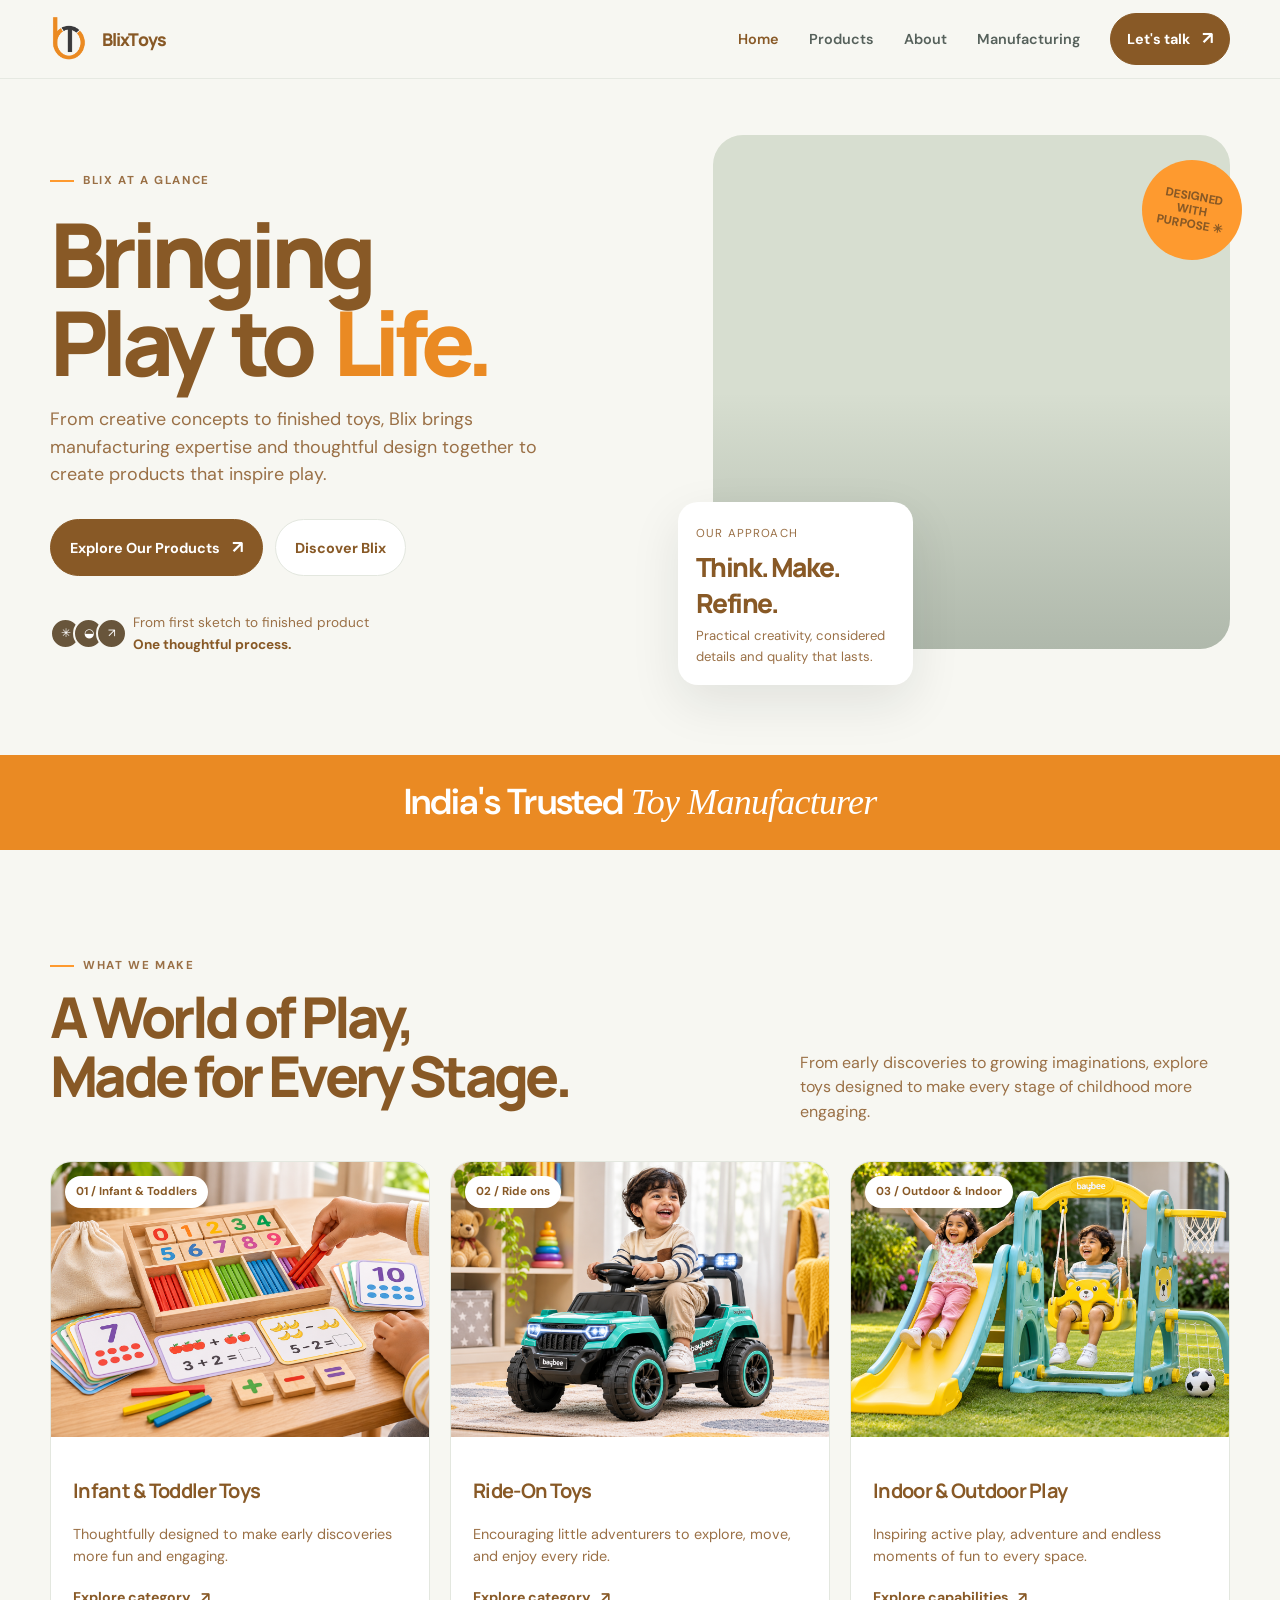
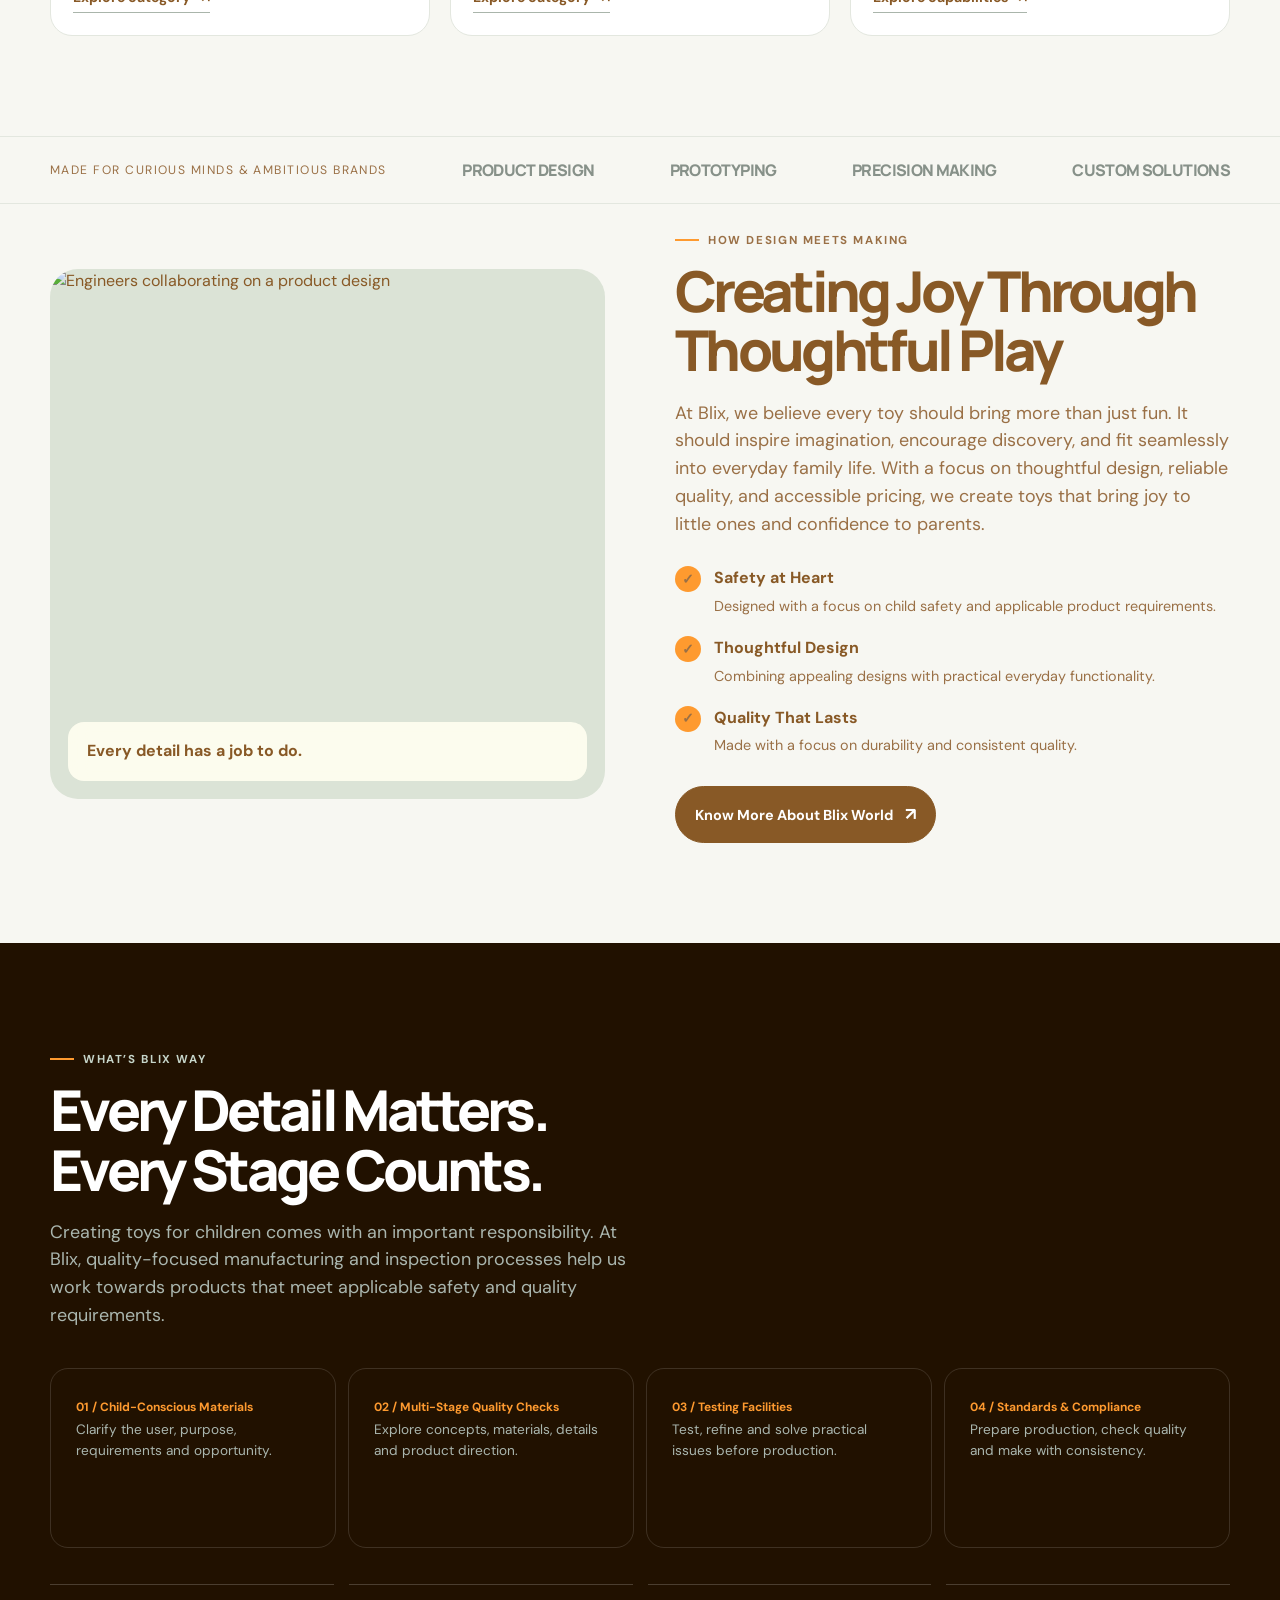
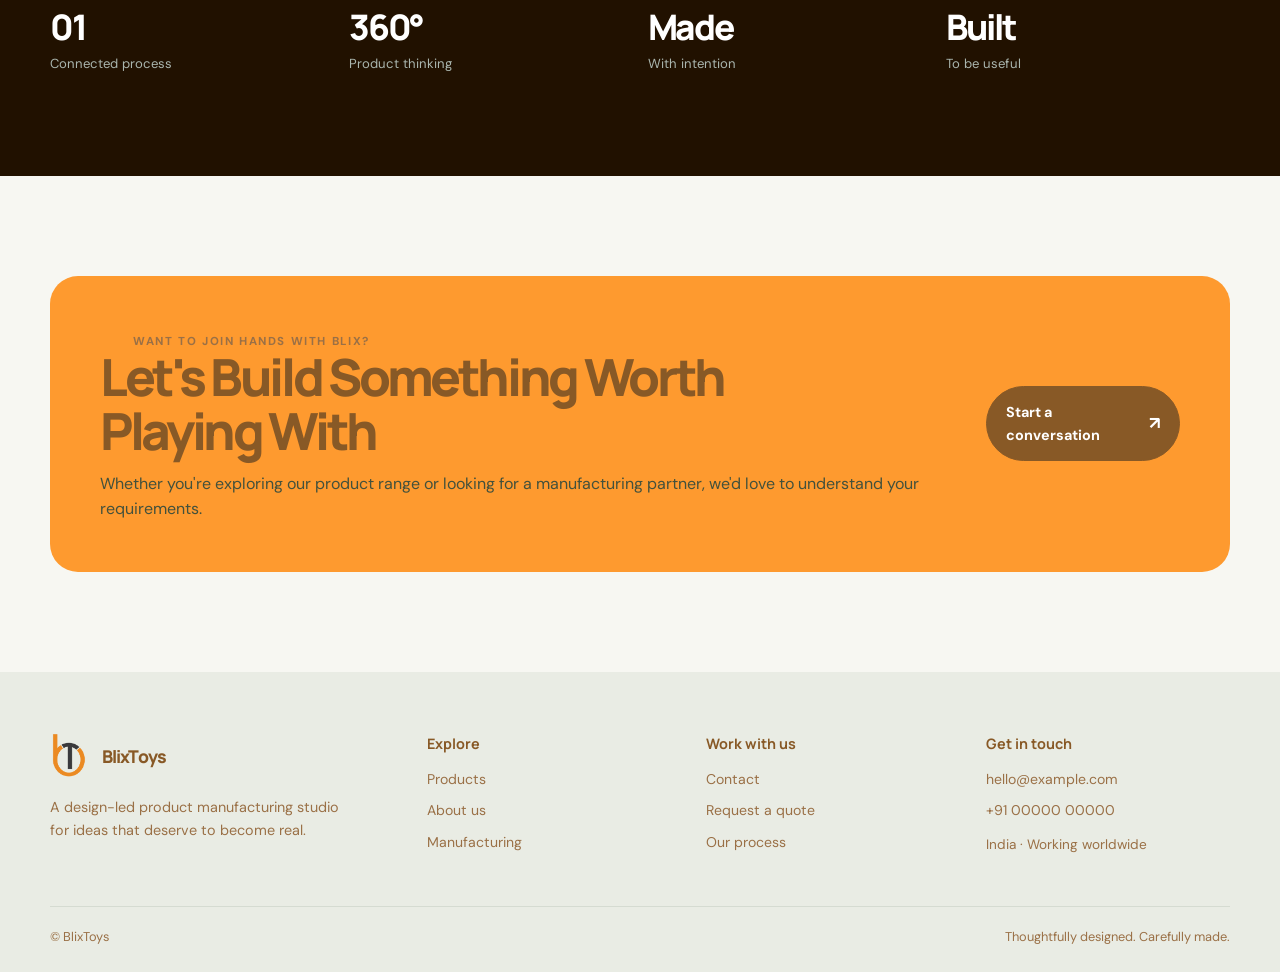
==== commit 079ebd84: "Update BlixToys website" ====
--- a/index.html
+++ b/index.html
@@ -21,7 +21,7 @@
             </a><button class="menu-toggle" aria-label="Toggle navigation" aria-expanded="false">☰</button>
             <nav class="nav-links"><a class="active" href="index.html">Home</a><a href="products.html">Products</a><a
                     href="about.html">About</a><a href="manufacturing.html">Manufacturing</a><a href="contact.html"
-                    class="btn btn-dark nav-cta">Let's talk <span class="arrow">↗</span></a></nav>
+                    class="btn btn-dark nav-cta" style="color:white">Let's talk <span class="arrow">↗</span></a></nav>
         </div>
     </header>
     <main>
@@ -189,7 +189,9 @@
     <footer class="site-footer">
         <div class="container">
             <div class="footer-top">
-                <div class="footer-about"><a class="brand" href="index.html"><span class="brand-mark">B</span>
+                <div class="footer-about"><a class="brand" href="index.html"><span class="brand-mark">
+                    <img src="./assets/images/blix-logo.png" alt="BlixToys logo" style="margin-right: 0.3rem;">
+                </span>
                         BlixToys</a>
                     <p>A design-led product manufacturing studio for ideas that deserve to become real.</p>
                 </div>
@@ -207,8 +209,7 @@
                         Working worldwide</span>
                 </div>
             </div>
-            <div class="footer-bottom"><span>© <span data-year></span> BlixToys Studio. Concept
-                    website.</span><span>Thoughtfully designed. Carefully made.</span></div>
+            <div class="footer-bottom"><span>© <span data-year></span> BlixToys </span><span>Thoughtfully designed. Carefully made.</span></div>
         </div>
     </footer><a class="btn btn-dark mobile-cta" href="contact.html">Let's talk ↗</a>
     <script src="assets/main.js"></script>
--- a/assets/style.css
+++ b/assets/style.css
@@ -1,3 +1,4 @@
+
 @import url('https://fonts.googleapis.com/css2?family=DM+Sans:wght@400;500;600;700&family=Manrope:wght@400;500;600;700;800&display=swap');
 
 :root {
@@ -191,7 +192,7 @@
 }
 
 .brand-mark {
-    width: 32px;
+    width: 42px;
     height: auto;
     border-radius: 11px;
     background: transparent;
@@ -275,12 +276,13 @@
 }
 
 .avatar-stack span {
+    color:white;
     width: 31px;
     height: 31px;
     border-radius: 50%;
     border: 2px solid var(--paper);
     margin-right: -8px;
-    background: #d6e1c2;
+    background: #68553b;
     display: grid;
     place-items: center;
     font-size: .75rem
@@ -658,11 +660,12 @@
     padding: 80px 0 68px
 }
 
+/* Desktop: image stretches to match the complete left content height */
 .page-hero-grid {
     display: grid;
     grid-template-columns: 1fr .75fr;
     gap: 55px;
-    align-items: end
+    align-items: stretch
 }
 
 .page-hero .display {
@@ -670,13 +673,18 @@
 }
 
 .page-hero-image {
-    height: 310px;
+    height: auto;
+    align-self: stretch;
     border-radius: 24px;
     overflow: hidden
 }
 
 .page-hero-image img {
-    height: 100%
+    display: block;
+    width: 100%;
+    height: 100%;
+    object-fit: cover;
+    object-position: center
 }
 
 .filter-row {
@@ -1108,7 +1116,6 @@
         padding: 28px
     }
 
-
     .trust-inner {
         justify-content: flex-start
     }
@@ -1137,36 +1144,36 @@
     }
 }
 
-  .manufacturer-strip {
+.manufacturer-strip {
     width: 100%;
     background-color: #ea8a23;
     padding: 24px 20px;
     text-align: center;
     box-sizing: border-box;
-  }
-
-  .manufacturer-strip p {
+}
+
+.manufacturer-strip p {
     margin: 0;
     color: #ffffff;
     font-size: clamp(20px, 3vw, 36px);
     font-weight: 600;
     line-height: 1.3;
     letter-spacing: -0.8px;
-  }
-
-  .manufacturer-strip span {
+}
+
+.manufacturer-strip span {
     font-family: Georgia, serif;
     font-weight: 500;
     font-style: italic;
-  }
-
-  @media (max-width: 749px) {
+}
+
+@media (max-width: 749px) {
     .manufacturer-strip {
-      padding: 20px 16px;
+        padding: 20px 16px;
     }
 
     .manufacturer-strip p {
-      font-size: 23px;
-      letter-spacing: -0.5px;
-    }
-  }+        font-size: 23px;
+        letter-spacing: -0.5px;
+    }
+}
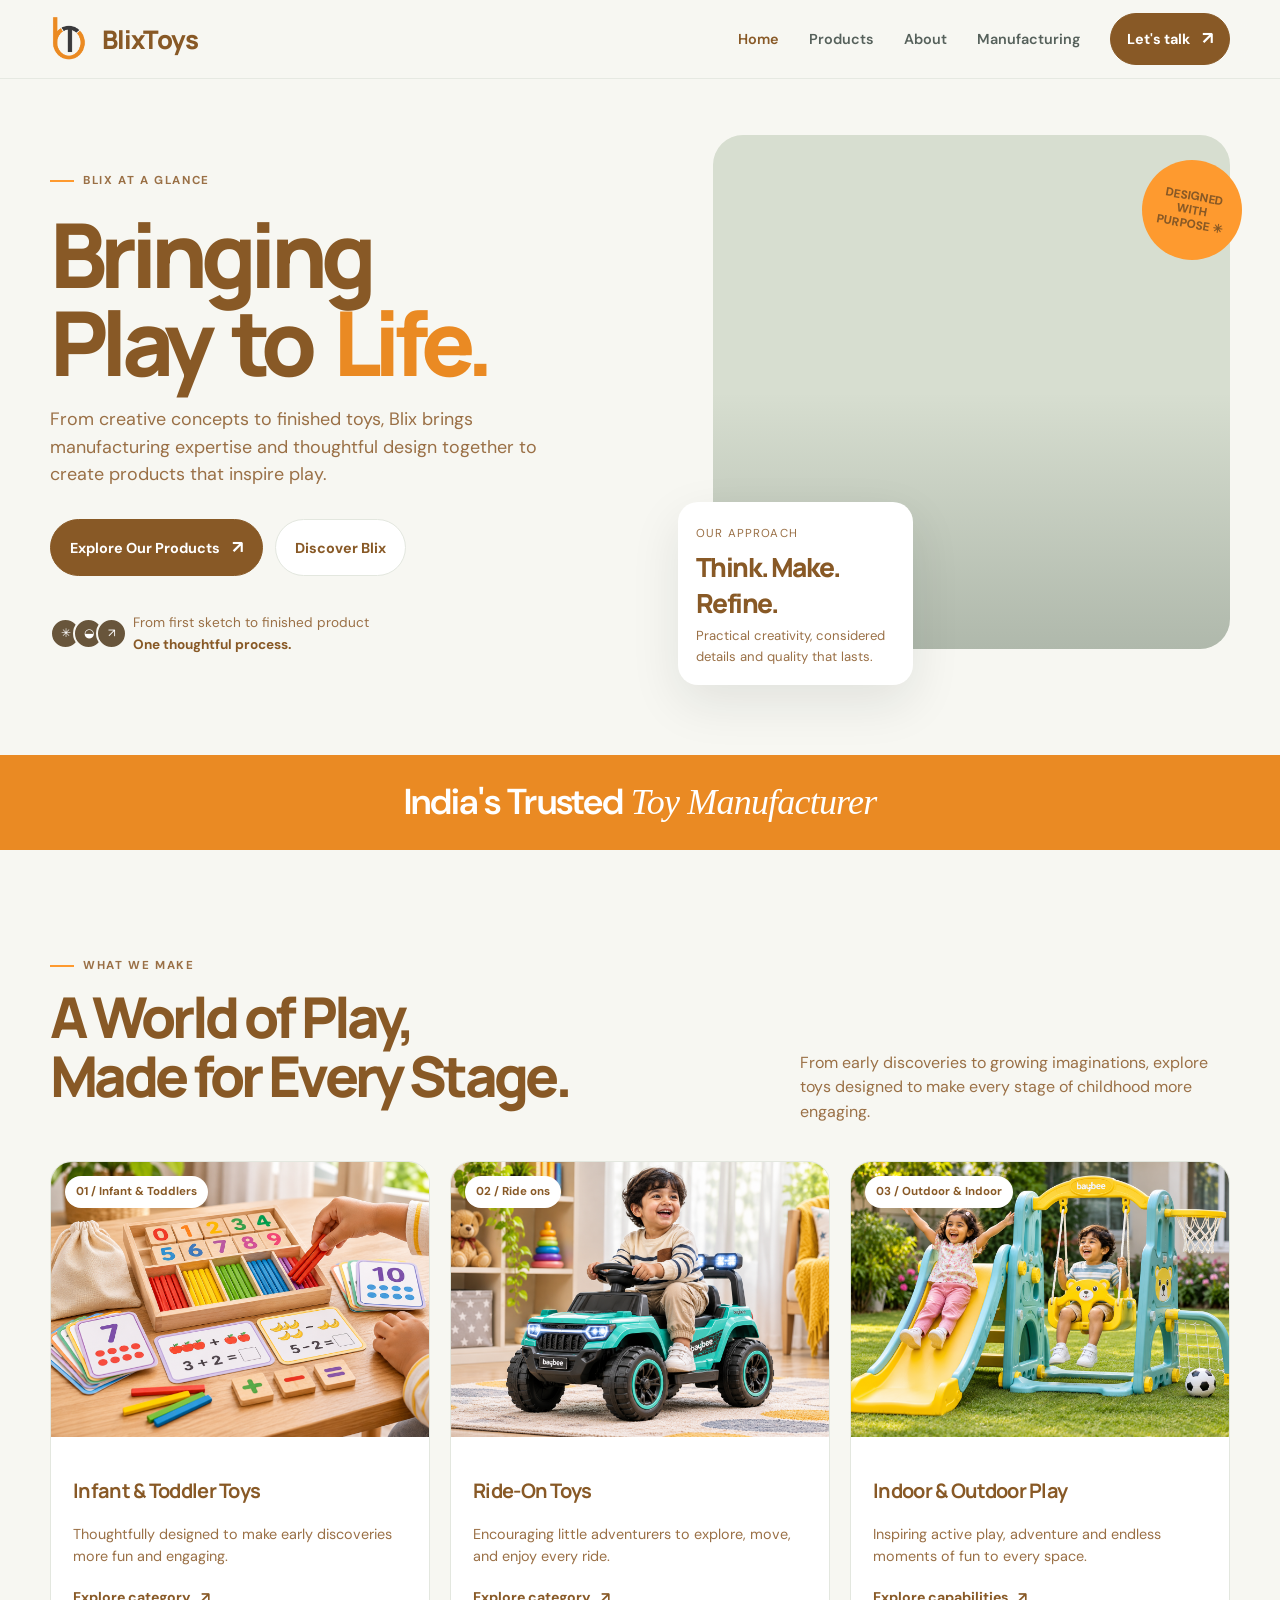
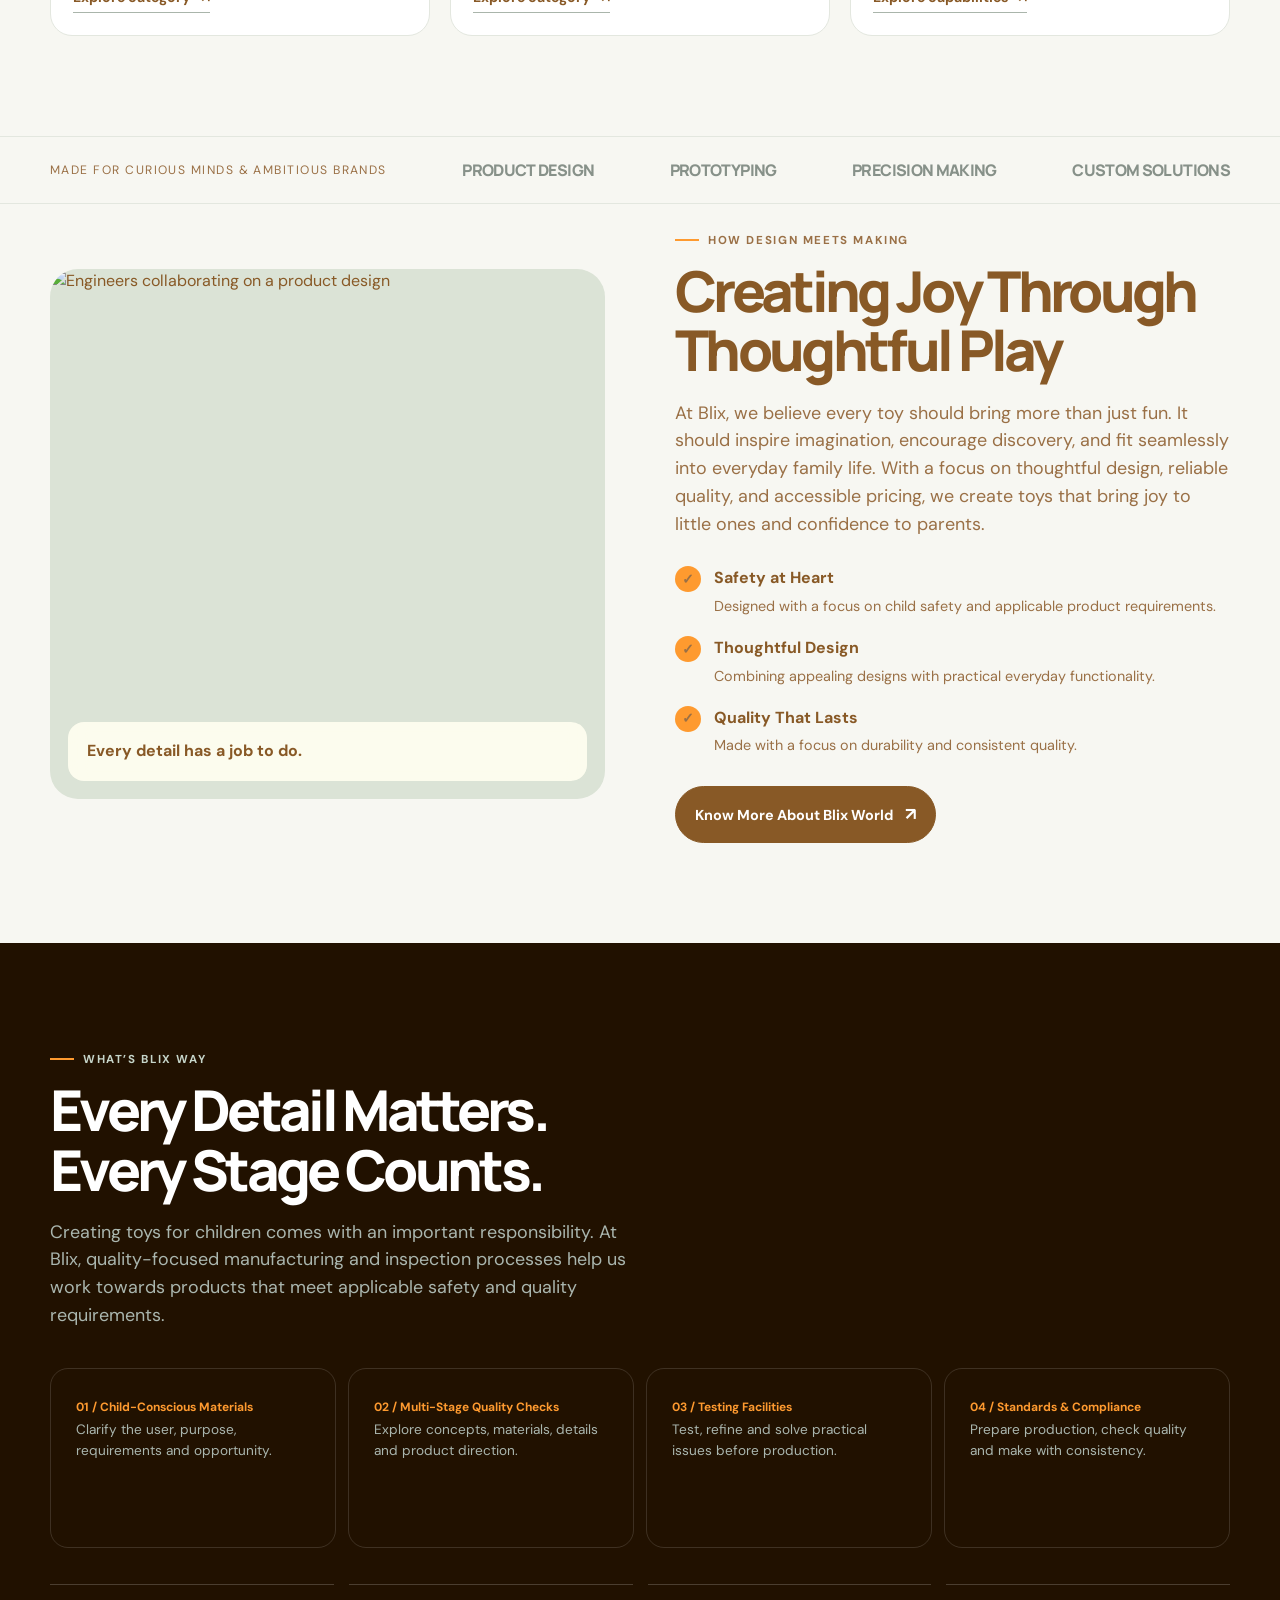
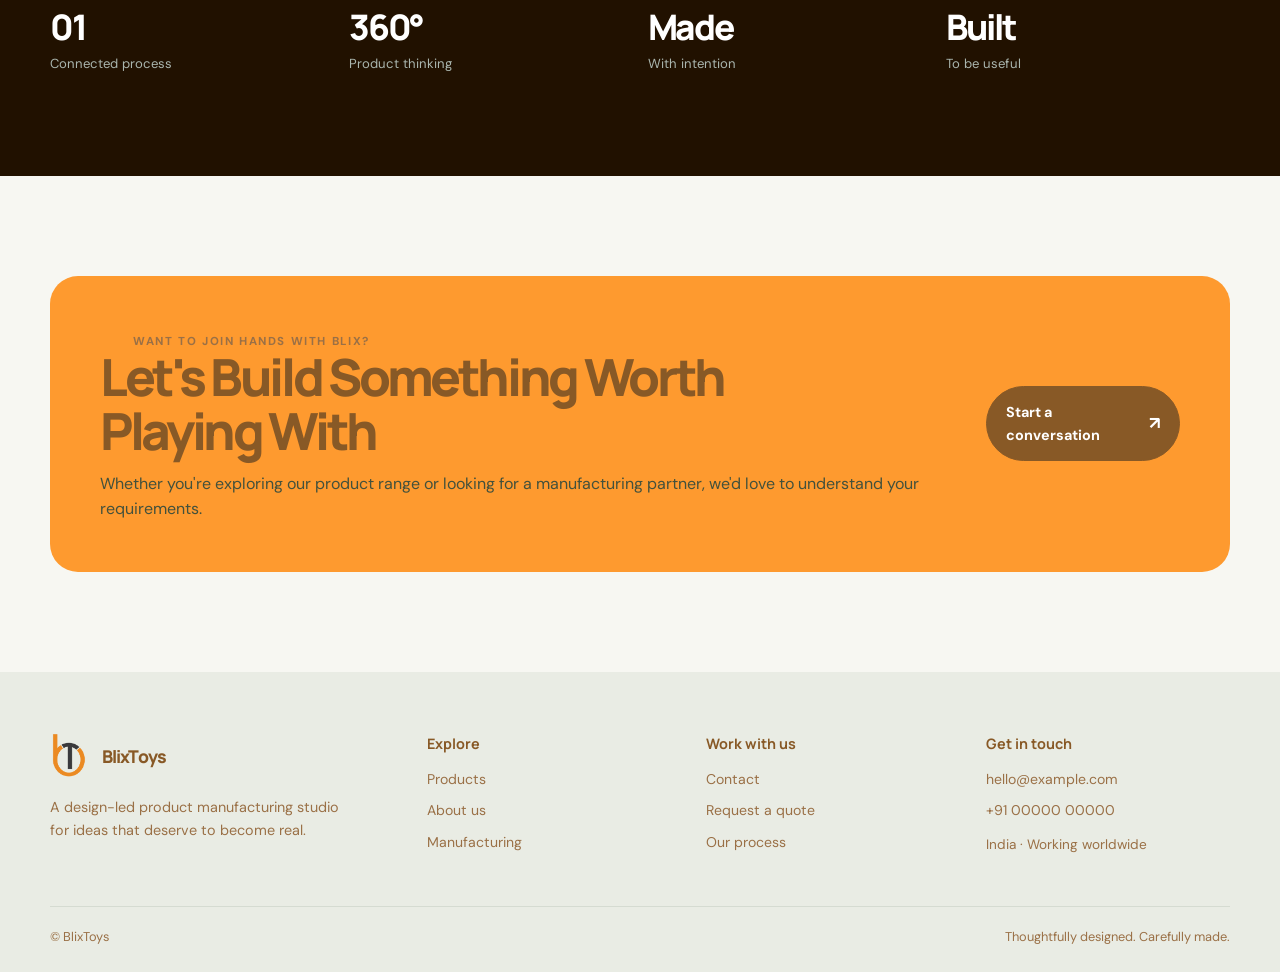
==== commit 4ee3a045: "Font size change: Title" ====
--- a/index.html
+++ b/index.html
@@ -14,7 +14,7 @@
     <header class="site-header">
         <div class="container nav"><a class="brand" href="index.html"><span class="brand-mark">
             <img src="./assets/images/blix-logo.png" alt="BlixToys logo" style="margin-right: 0.3rem;">
-        </span> BlixToys
+        </span> <span class="brand-title">BlixToys</span>
                 <!-- <span
                     style="font-weight:500;color:#78847c;font-size:.7rem;letter-spacing:.08em"> / MAKING
                     STUDIO</span> -->
--- a/assets/style.css
+++ b/assets/style.css
@@ -1177,3 +1177,13 @@
         letter-spacing: -0.5px;
     }
 }
+
+
+/* CUSTOM STYLES */
+
+.brand-title {
+    font-family: inherit;
+    font-weight: 800;
+    font-size: 1.6rem;
+    color: var(--ink)
+}
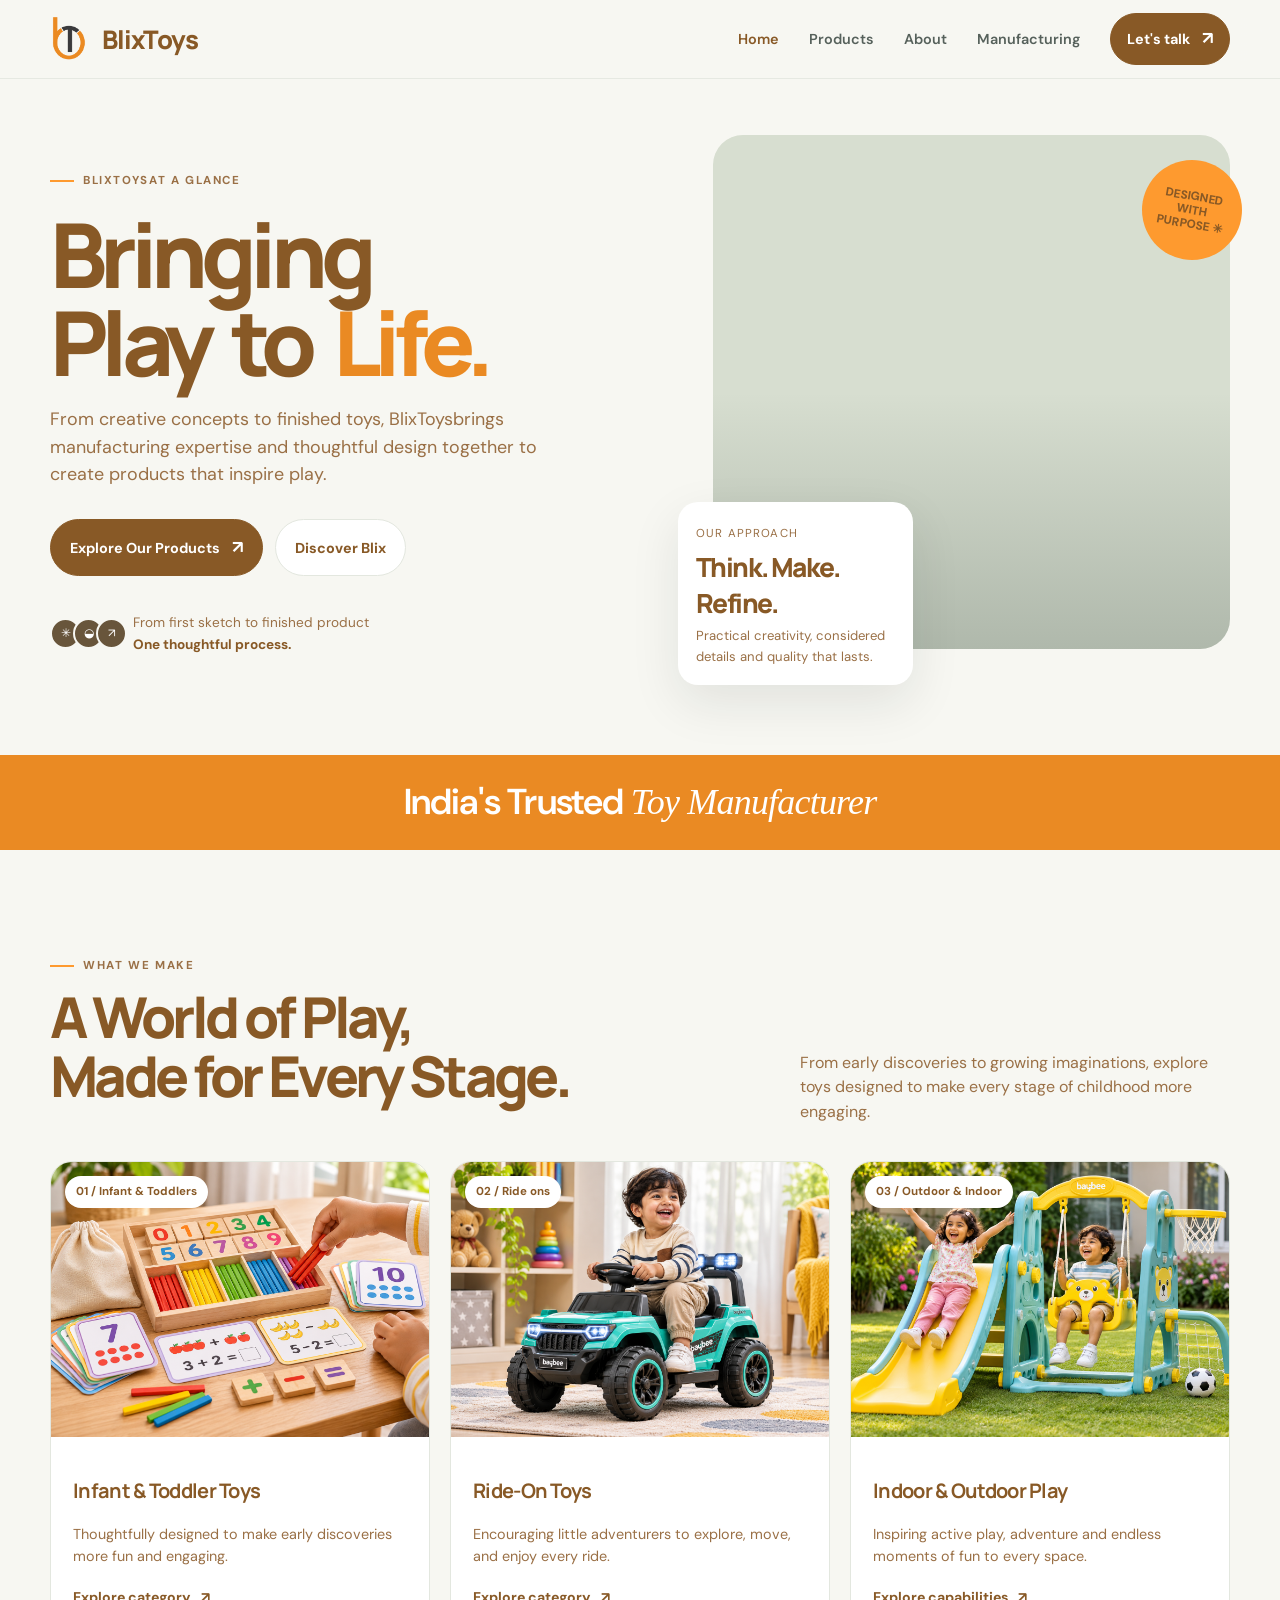
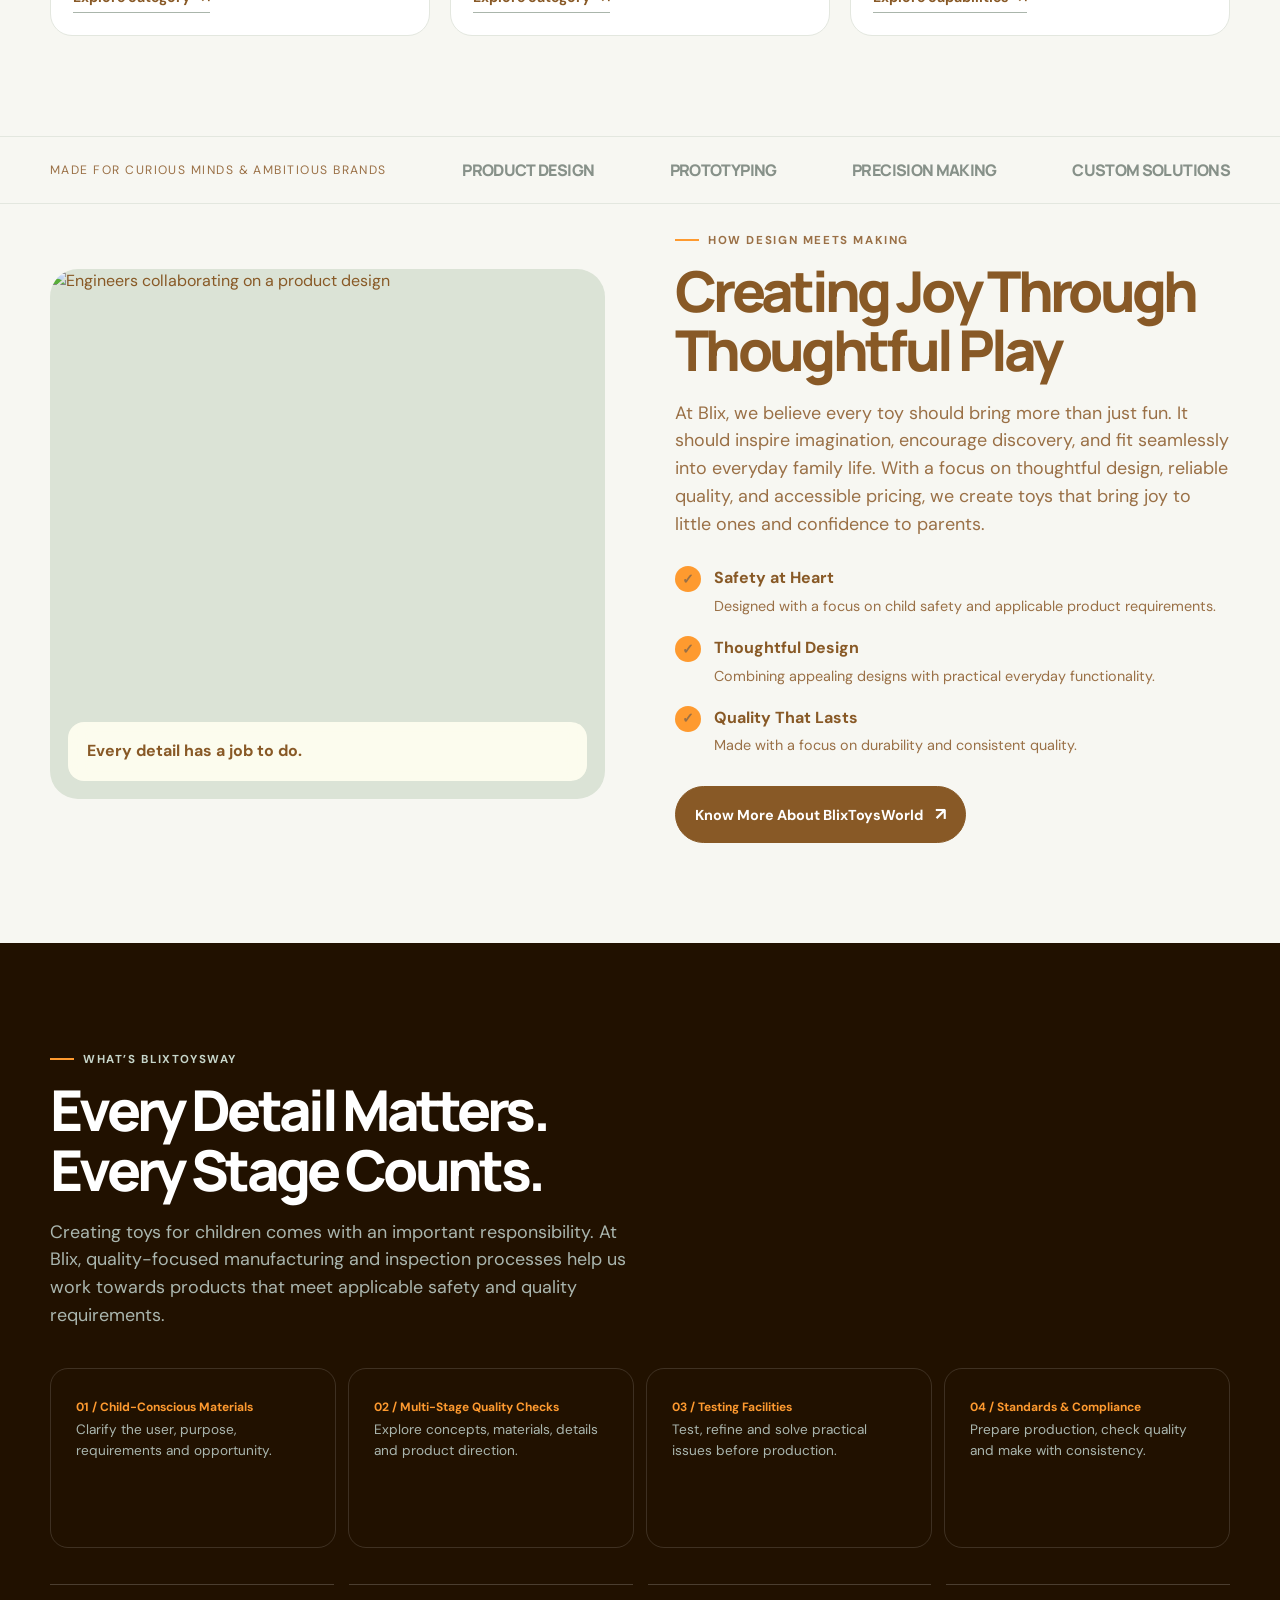
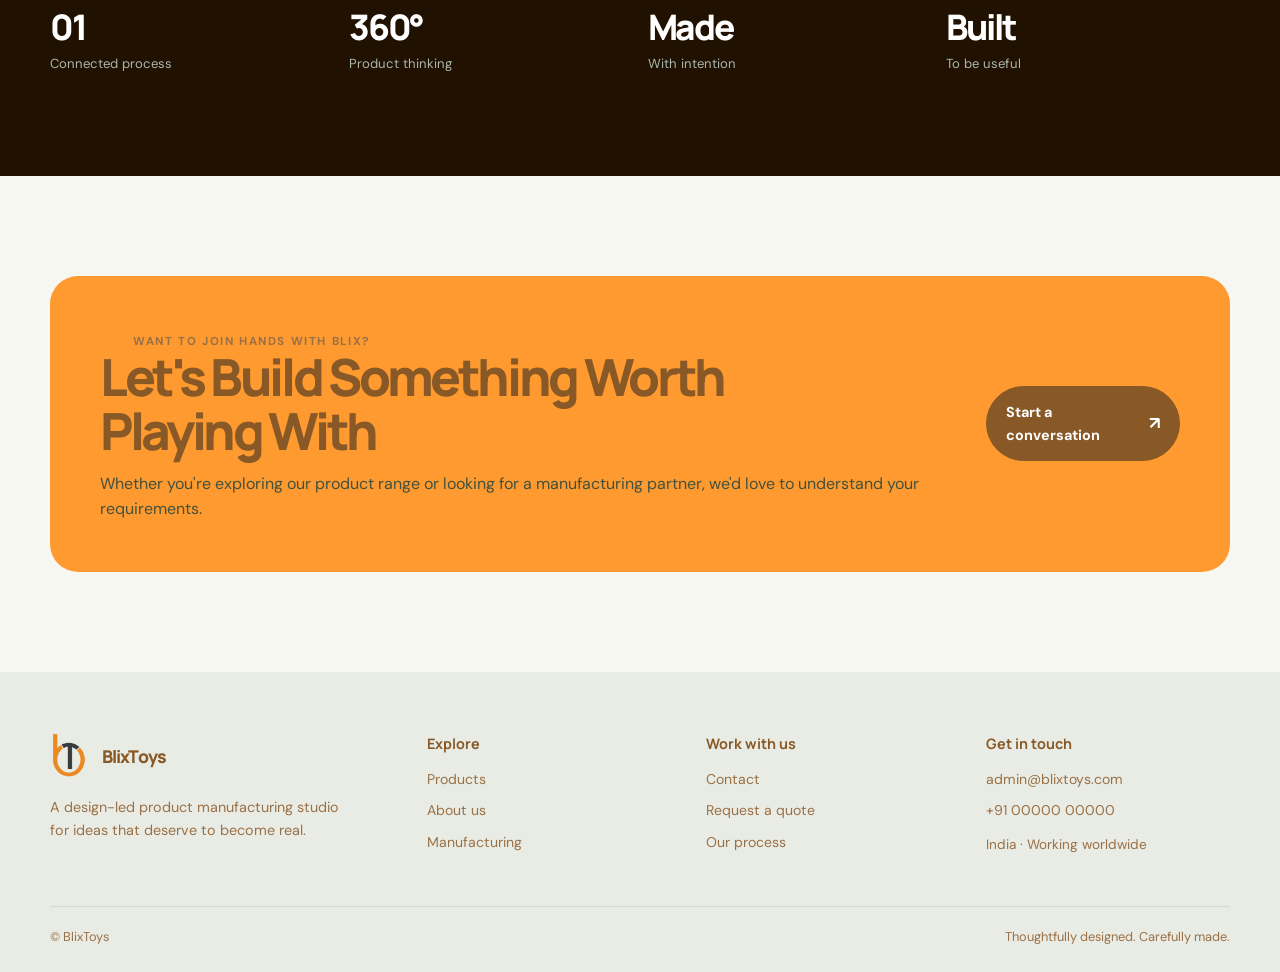
==== commit c0ae0f87: "Refact: brand name, email replace footer" ====
--- a/index.html
+++ b/index.html
@@ -27,10 +27,10 @@
     <main>
         <section class="hero">
             <div class="container hero-grid">
-                <div class="hero-copy"><span class="eyebrow">Blix At A Glance</span>
+                <div class="hero-copy"><span class="eyebrow">BlixToysAt A Glance</span>
                     <h1 class="display">Bringing&nbsp;<br>Play&nbsp; to &nbsp;<span style="color:#ea8a23">Life.</span>
                     </h1>
-                    <p class="lead">From creative concepts to finished toys, Blix brings manufacturing expertise and
+                    <p class="lead">From creative concepts to finished toys, BlixToysbrings manufacturing expertise and
                         thoughtful design together to create products that inspire play.</p>
                     <div class="hero-actions"><a class="btn btn-dark" href="products.html">Explore Our Products
                              <span class="arrow">↗</span></a><a class="btn btn-light"
@@ -136,13 +136,13 @@
                             <div><strong>Quality That Lasts</strong><span>Made with a focus on durability and consistent
                                     quality.</span></div>
                         </div>
-                    </div><a class="btn btn-dark" href="about.html">Know More About Blix World <span
+                    </div><a class="btn btn-dark" href="about.html">Know More About BlixToysWorld <span
                             class="arrow">↗</span></a>
                 </div>
             </div>
         </section>
         <section class="section dark-section">
-            <div class="container"><span class="eyebrow">What’s Blix Way</span>
+            <div class="container"><span class="eyebrow">What’s BlixToysWay</span>
                 <h2 class="h2">Every Detail Matters. <br>Every Stage Counts.</h2>
                 <p class="lead">Creating toys for children comes with an important responsibility. At Blix,
                     quality-focused manufacturing and inspection processes help us work towards products that meet
@@ -204,7 +204,7 @@
                         quote</a><a href="manufacturing.html#process">Our process</a>
                 </div>
                 <div class="footer-col">
-                    <h4>Get in touch</h4><a href="mailto:hello@example.com">hello@example.com</a><a
+                    <h4>Get in touch</h4><a href="mailto:admin@blixtoys.com">admin@blixtoys.com</a><a
                         href="tel:+910000000000">+91 00000 00000</a><span class="muted" style="font-size:.85rem">India ·
                         Working worldwide</span>
                 </div>
